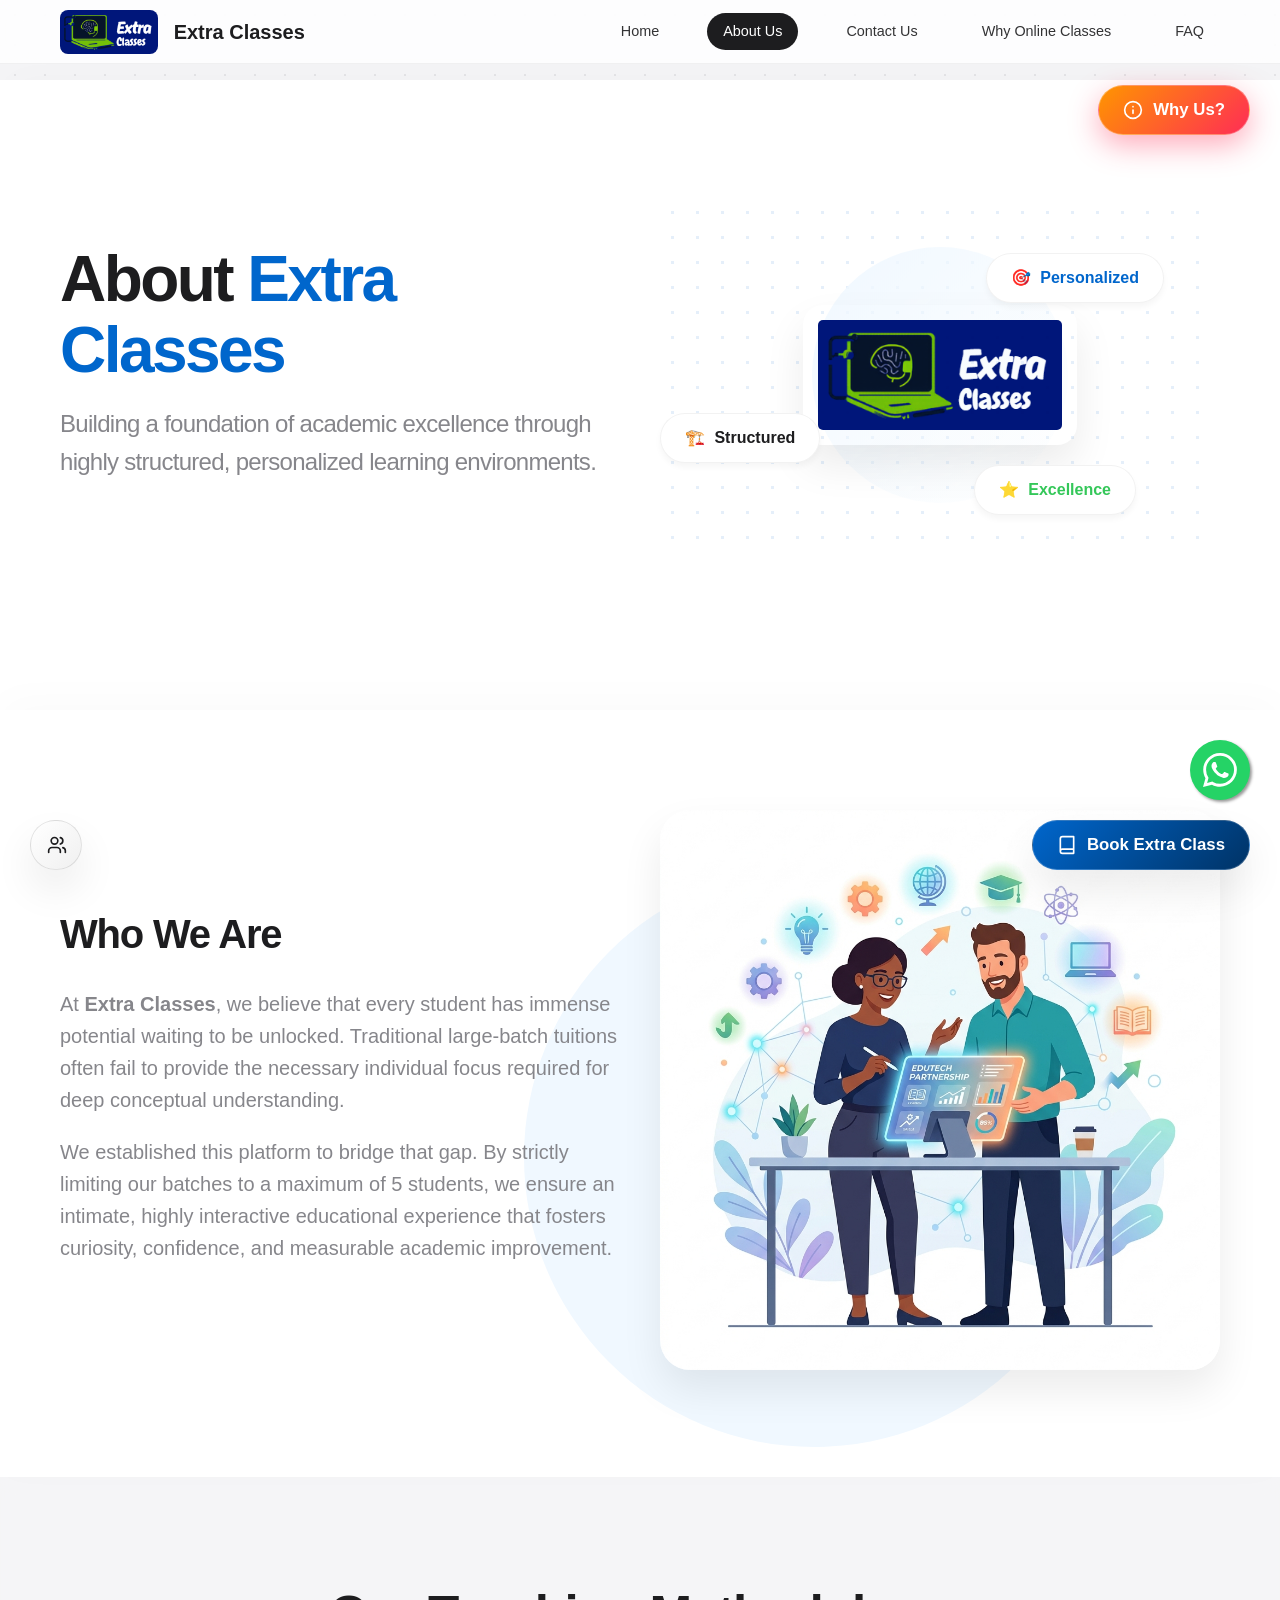
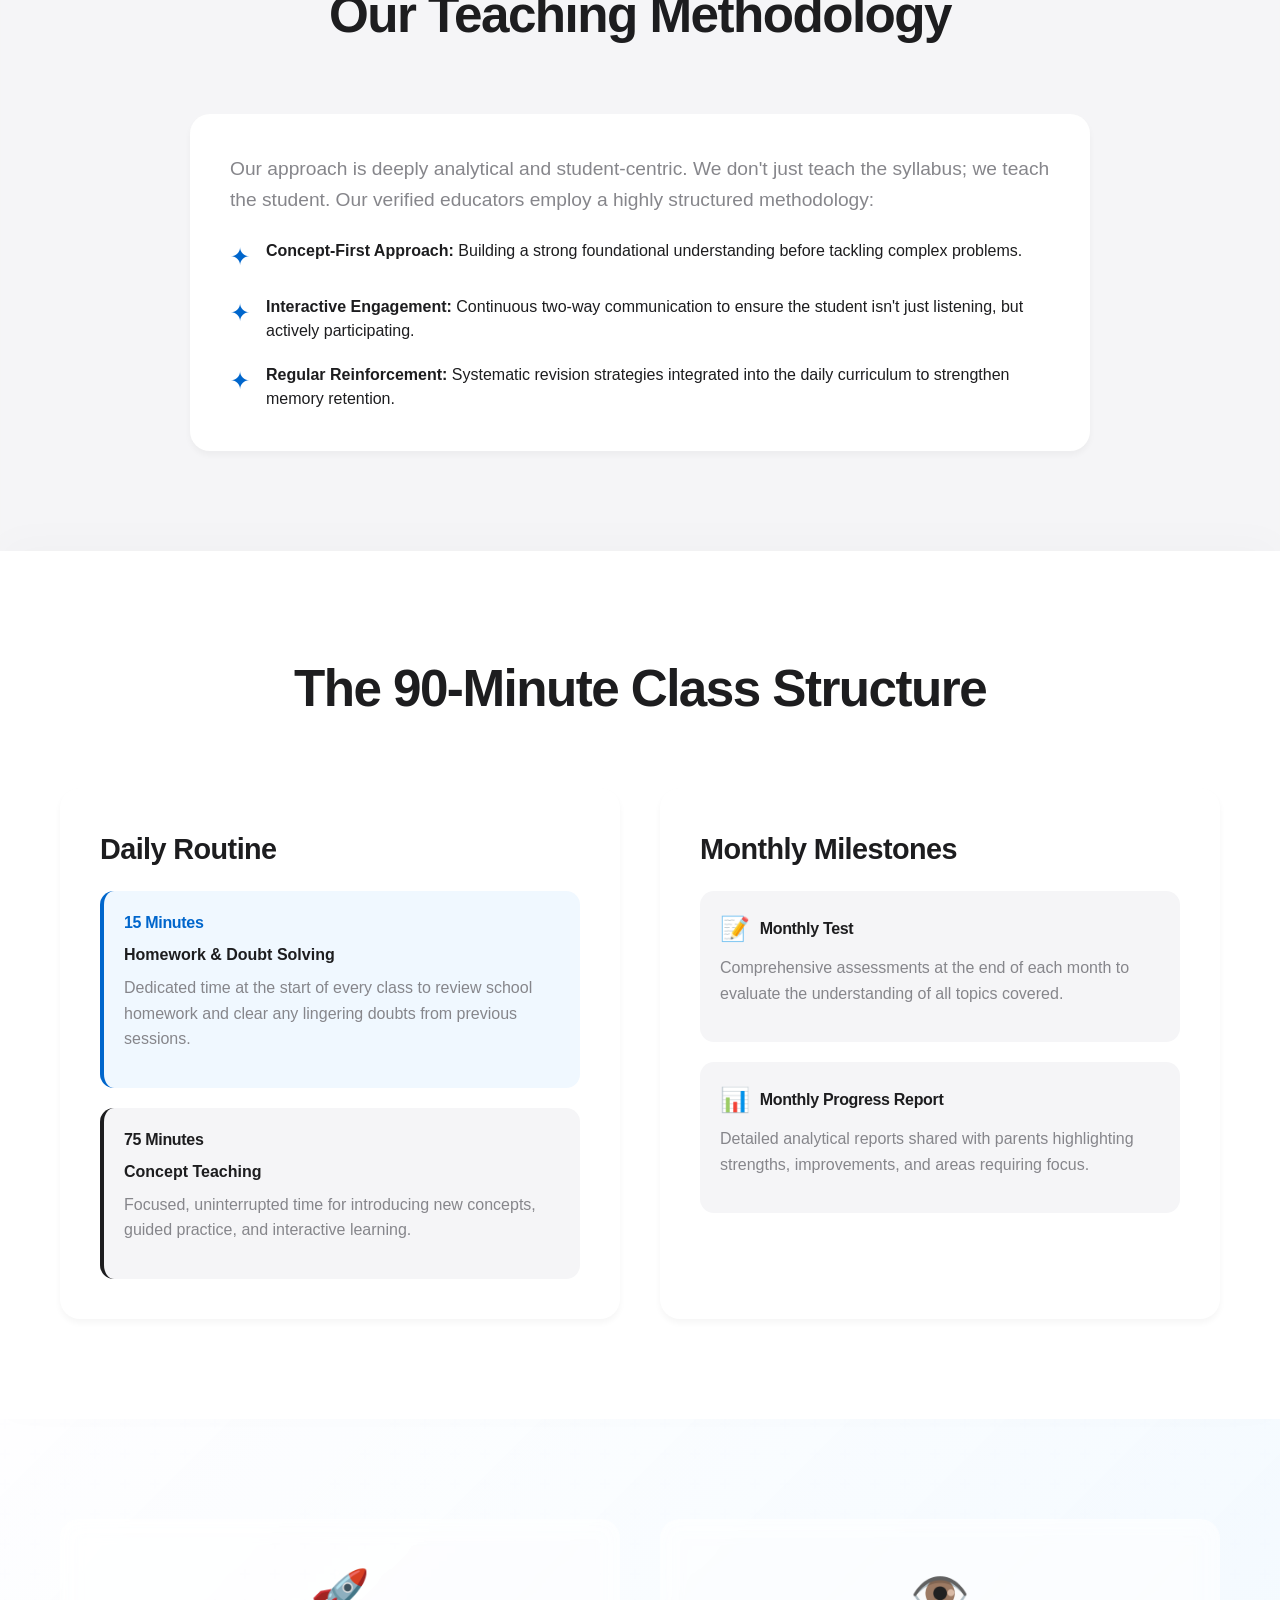
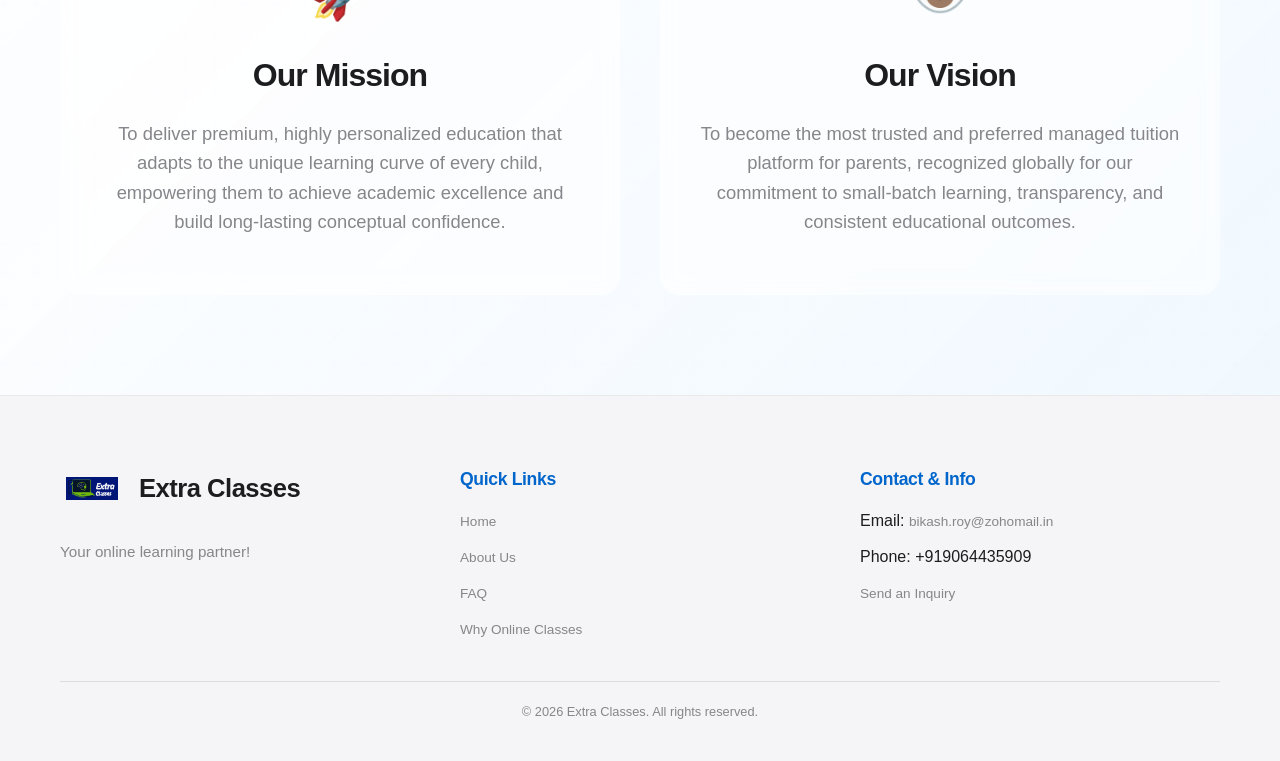
==== about.html @ 1c262165 "Initial commit命中" ====
<!DOCTYPE html>
<html lang="en">
<head>
  <meta charset="UTF-8">
  <meta name="viewport" content="width=device-width, initial-scale=1.0">
  <meta name="description" content="Learn about Extra Classes, our teaching methodology, detailed class structure, mission, and vision for providing premium small batch tuition.">
  <title>About Us | Extra Classes</title>
  <link rel="stylesheet" href="styles.css">
  <script src="components.js" defer></script>
</head>
<body>
  <!-- Header Padding -->
  <div style="padding-top: 80px;"></div>

  <!-- Hero / Introduction -->
  <section class="section section-light pb-0" style="padding-top: 120px;">
    <div class="container fade-in-section">
      <div class="grid-2" style="align-items: center; gap: 40px; margin-bottom: 60px;">
        
        <div style="text-align: left;">
          <h1 class="display-1" style="margin-bottom: 20px;">About <span style="color: var(--color-accent-blue);">Extra Classes</span></h1>
          <p class="display-2" style="font-size: 1.5rem; color: var(--color-dark-grey); font-weight: 400; line-height: 1.6;">
            Building a foundation of academic excellence through highly structured, personalized learning environments.
          </p>
        </div>

        <div style="text-align: center; position: relative; min-height: 350px; display: flex; align-items: center; justify-content: center;">
          <!-- SVG Background Pattern -->
          <div style="position: absolute; width: 100%; height: 100%; top: 0; left: 0; background-image: radial-gradient(var(--color-accent-blue) 1.5px, transparent 1.5px); background-size: 25px 25px; opacity: 0.1; z-index: 0; border-radius: var(--border-radius-xl);"></div>
          
          <!-- Central Glow & Logo -->
          <div style="position: absolute; width: 16rem; height: 16rem; background: linear-gradient(135deg, var(--color-light-blue), transparent); border-radius: 50%; z-index: 1;"></div>
          <img src="images/extraclasses_logo.png" alt="Extra Classes Core Vision" style="position: relative; z-index: 2; height: 140px; border-radius: 20px; mix-blend-mode: multiply; background: white; padding: 15px; box-shadow: var(--shadow-lg);">
          
          <!-- Dynamic Floating Infographic Nodes -->
          <div style="position: absolute; top: 15%; right: 10%; background: white; padding: 12px 24px; border-radius: 30px; box-shadow: var(--shadow-sm); z-index: 3; font-weight: bold; color: var(--color-accent-blue); animation: float-in 1s ease-out forwards; animation-delay: 0.2s; opacity: 0; border: 1px solid rgba(0,0,0,0.05);"><span style="margin-right: 5px;">🎯</span> Personalized</div>
          
          <div style="position: absolute; bottom: 25%; left: 0%; background: white; padding: 12px 24px; border-radius: 30px; box-shadow: var(--shadow-sm); z-index: 3; font-weight: bold; color: var(--color-dark-blue); animation: float-in 1s ease-out forwards; animation-delay: 0.4s; opacity: 0; border: 1px solid rgba(0,0,0,0.05);"><span style="margin-right: 5px;">🏗️</span> Structured</div>
          
          <div style="position: absolute; bottom: 10%; right: 15%; background: white; padding: 12px 24px; border-radius: 30px; box-shadow: var(--shadow-sm); z-index: 3; font-weight: bold; color: #34c759; animation: float-in 1s ease-out forwards; animation-delay: 0.6s; opacity: 0; border: 1px solid rgba(0,0,0,0.05);"><span style="margin-right: 5px;">⭐</span> Excellence</div>
        </div>

      </div>
    </div>
  </section>

  <!-- About Content -->
  <section class="section section-light">
    <div class="container">
      <div class="grid-2 fade-in-section" style="align-items: center;">
        <div>
          <h2 class="display-2" style="font-size: 2.5rem; margin-bottom: 24px;">Who We Are</h2>
          <p style="font-size: 1.25rem;">
            At <strong>Extra Classes</strong>, we believe that every student has immense potential waiting to be unlocked. Traditional large-batch tuitions often fail to provide the necessary individual focus required for deep conceptual understanding.
          </p>
          <p style="font-size: 1.25rem;">
            We established this platform to bridge that gap. By strictly limiting our batches to a maximum of 5 students, we ensure an intimate, highly interactive educational experience that fosters curiosity, confidence, and measurable academic improvement.
          </p>
        </div>
        <div style="text-align: center;">
          <div style="position: absolute; top: 10%; right: 10%; width: 50%; padding-bottom: 50%; background: var(--color-light-blue); border-radius: 50%; z-index: -1;"></div>
          <img src="images/about_team.png" alt="Educational Trust and Partnership" style="max-width: 100%; border-radius: var(--border-radius-xl); box-shadow: var(--shadow-lg);">
        </div>
      </div>
    </div>
  </section>

  <!-- Teaching Methodology -->
  <section class="section section-soft fade-in-section">
    <div class="container">
      <h2 class="display-2 text-center" style="margin-bottom: 60px;">Our Teaching Methodology</h2>
      <div class="card" style="max-width: 900px; margin: 0 auto;">
        <p style="font-size: 1.2rem; margin-bottom: 24px;">Our approach is deeply analytical and student-centric. We don't just teach the syllabus; we teach the student. Our verified educators employ a highly structured methodology:</p>
        <ul style="list-style-type: none; display: flex; flex-direction: column; gap: 20px;">
          <li style="display: flex; gap: 16px; align-items: flex-start;">
            <span style="font-size: 1.5rem; color: var(--color-accent-blue);">✦</span>
            <div><strong>Concept-First Approach:</strong> Building a strong foundational understanding before tackling complex problems.</div>
          </li>
          <li style="display: flex; gap: 16px; align-items: flex-start;">
            <span style="font-size: 1.5rem; color: var(--color-accent-blue);">✦</span>
            <div><strong>Interactive Engagement:</strong> Continuous two-way communication to ensure the student isn't just listening, but actively participating.</div>
          </li>
          <li style="display: flex; gap: 16px; align-items: flex-start;">
            <span style="font-size: 1.5rem; color: var(--color-accent-blue);">✦</span>
            <div><strong>Regular Reinforcement:</strong> Systematic revision strategies integrated into the daily curriculum to strengthen memory retention.</div>
          </li>
        </ul>
      </div>
    </div>
  </section>

  <!-- Class Structure -->
  <section class="section section-light fade-in-section">
    <div class="container">
      <h2 class="display-2 text-center" style="margin-bottom: 60px;">The 90-Minute Class Structure</h2>
      
      <div class="grid-2">
        <!-- Daily Structure -->
        <div class="card">
          <h3 style="font-size: 1.8rem; margin-bottom: 20px; color: var(--color-dark-blue);">Daily Routine</h3>
          <div style="display: flex; flex-direction: column; gap: 20px;">
            <div style="background: var(--color-light-blue); padding: 20px; border-radius: var(--border-radius-md); border-left: 4px solid var(--color-accent-blue);">
              <h4 style="color: var(--color-accent-blue); margin-bottom: 8px;">15 Minutes</h4>
              <strong>Homework & Doubt Solving</strong>
              <p style="margin-top: 8px; font-size: 1rem;">Dedicated time at the start of every class to review school homework and clear any lingering doubts from previous sessions.</p>
            </div>
            <div style="background: var(--color-soft-grey); padding: 20px; border-radius: var(--border-radius-md); border-left: 4px solid var(--color-dark-blue);">
              <h4 style="color: var(--color-dark-blue); margin-bottom: 8px;">75 Minutes</h4>
              <strong>Concept Teaching</strong>
              <p style="margin-top: 8px; font-size: 1rem;">Focused, uninterrupted time for introducing new concepts, guided practice, and interactive learning.</p>
            </div>
          </div>
        </div>
        
        <!-- Monthly Structure -->
        <div class="card">
          <h3 style="font-size: 1.8rem; margin-bottom: 20px; color: var(--color-dark-blue);">Monthly Milestones</h3>
          <div style="display: flex; flex-direction: column; gap: 20px;">
            <div style="background: var(--color-soft-grey); padding: 20px; border-radius: var(--border-radius-md);">
              <h4 style="display: flex; align-items: center; gap: 10px;"><span style="font-size: 1.5rem;">📝</span> Monthly Test</h4>
              <p style="margin-top: 8px; font-size: 1rem;">Comprehensive assessments at the end of each month to evaluate the understanding of all topics covered.</p>
            </div>
            <div style="background: var(--color-soft-grey); padding: 20px; border-radius: var(--border-radius-md);">
              <h4 style="display: flex; align-items: center; gap: 10px;"><span style="font-size: 1.5rem;">📊</span> Monthly Progress Report</h4>
              <p style="margin-top: 8px; font-size: 1rem;">Detailed analytical reports shared with parents highlighting strengths, improvements, and areas requiring focus.</p>
            </div>
          </div>
        </div>
      </div>
    </div>
  </section>

  <!-- Mission & Vision -->
  <section class="section section-gradient fade-in-section">
    <div class="container">
      <div class="grid-2">
        <div style="text-align: center; padding: 40px; background: rgba(255,255,255,0.6); border-radius: var(--border-radius-lg); backdrop-filter: blur(10px);">
          <div style="font-size: 3rem; margin-bottom: 20px;">🚀</div>
          <h2 class="display-2" style="font-size: 2rem; margin-bottom: 20px;">Our Mission</h2>
          <p style="font-size: 1.15rem;">
            To deliver premium, highly personalized education that adapts to the unique learning curve of every child, empowering them to achieve academic excellence and build long-lasting conceptual confidence.
          </p>
        </div>
        <div style="text-align: center; padding: 40px; background: rgba(255,255,255,0.6); border-radius: var(--border-radius-lg); backdrop-filter: blur(10px);">
          <div style="font-size: 3rem; margin-bottom: 20px;">👁️</div>
          <h2 class="display-2" style="font-size: 2rem; margin-bottom: 20px;">Our Vision</h2>
          <p style="font-size: 1.15rem;">
            To become the most trusted and preferred managed tuition platform for parents, recognized globally for our commitment to small-batch learning, transparency, and consistent educational outcomes.
          </p>
        </div>
      </div>
    </div>
  </section>
</body>
</html>
---- styles.css ----
:root {
  /* Apple-inspired color palette */
  --color-white: #ffffff;
  --color-light-blue: #f0f8ff;
  --color-soft-grey: #f5f5f7;
  --color-dark-grey: #86868b;
  --color-dark-blue: #1d1d1f;
  --color-accent-blue: #0066cc;
  --color-accent-blue-hover: #0055b3;
  
  --font-family-primary: -apple-system, BlinkMacSystemFont, "Segoe UI", Roboto, Helvetica, Arial, sans-serif;
  
  --border-radius-sm: 8px;
  --border-radius-md: 14px;
  --border-radius-lg: 20px;
  --border-radius-xl: 30px;
  
  --shadow-sm: 0 4px 6px rgba(0, 0, 0, 0.04);
  --shadow-md: 0 10px 20px rgba(0, 0, 0, 0.06);
  --shadow-lg: 0 20px 40px rgba(0, 0, 0, 0.08);

  --transition-fast: 0.2s ease;
  --transition-smooth: 0.4s cubic-bezier(0.16, 1, 0.3, 1);
}

* {
  margin: 0;
  padding: 0;
  box-sizing: border-box;
}

body {
  font-family: var(--font-family-primary);
  background-color: var(--color-soft-grey);
  /* Tech-inspired dot grid background */
  background-image: radial-gradient(rgba(134, 134, 139, 0.15) 1px, transparent 1px);
  background-size: 30px 30px;
  background-attachment: fixed;
  color: var(--color-dark-blue);
  line-height: 1.5;
  -webkit-font-smoothing: antialiased;
  -moz-osx-font-smoothing: grayscale;
}

h1, h2, h3, h4, h5, h6 {
  font-weight: 600;
  letter-spacing: -0.02em;
  margin-bottom: 0.5em;
}

p {
  color: var(--color-dark-grey);
  margin-bottom: 1em;
  font-size: 1.125rem;
  line-height: 1.6;
}

a {
  color: var(--color-accent-blue);
  text-decoration: none;
  transition: color var(--transition-fast);
}

a:hover {
  color: var(--color-accent-blue-hover);
}

ul {
  list-style: none;
}

/* Layout */
.container {
  width: 100%;
  max-width: 1200px;
  margin: 0 auto;
  padding: 0 20px;
}

.section {
  padding: 100px 0;
}

.section-light {
  background-color: var(--color-white);
  box-shadow: 0 -10px 40px rgba(0,0,0,0.02);
  position: relative;
  z-index: 2;
}

.section-soft {
  background-color: rgba(245, 245, 247, 0.9);
  backdrop-filter: blur(10px);
}

.section-gradient {
  background: linear-gradient(135deg, rgba(255,255,255,0.9) 0%, rgba(240,248,255,0.95) 100%),
              url("data:image/svg+xml,%3Csvg width='60' height='60' viewBox='0 0 60 60' xmlns='http://www.w3.org/2000/svg'%3E%3Cg fill='none' fill-rule='evenodd'%3E%3Cg fill='%230066cc' fill-opacity='0.05'%3E%3Cpath d='M36 34v-4h-2v4h-4v2h4v4h2v-4h4v-2h-4zm0-30V0h-2v4h-4v2h4v4h2V6h4V4h-4zM6 34v-4H4v4H0v2h4v4h2v-4h4v-2H6zM6 4V0H4v4H0v2h4v4h2V6h4V4H6z'/%3E%3C/g%3E%3C/g%3E%3C/svg%3E");
  background-attachment: fixed;
}

.text-center {
  text-align: center;
}

/* Typography Enhancements */
.display-1 {
  font-size: clamp(3rem, 5vw, 4.5rem);
  font-weight: 700;
  letter-spacing: -0.04em;
  line-height: 1.1;
  margin-bottom: 24px;
}

.display-2 {
  font-size: clamp(2rem, 4vw, 3.5rem);
  font-weight: 700;
  letter-spacing: -0.03em;
}

/* Buttons */
.btn {
  display: inline-flex;
  align-items: center;
  justify-content: center;
  padding: 14px 28px;
  border-radius: var(--border-radius-xl);
  font-size: 1rem;
  font-weight: 500;
  text-align: center;
  cursor: pointer;
  border: none;
  transition: all var(--transition-fast);
  text-decoration: none;
}

.btn-primary {
  background-color: var(--color-accent-blue);
  color: var(--color-white);
}

.btn-primary:hover {
  background-color: var(--color-accent-blue-hover);
  color: var(--color-white);
  transform: scale(1.02);
}

.btn-secondary {
  background-color: rgba(0, 0, 0, 0.05);
  color: var(--color-dark-blue);
}

.btn-secondary:hover {
  background-color: rgba(0, 0, 0, 0.08);
  color: var(--color-dark-blue);
}

/* Navbar */
.navbar {
  position: fixed;
  top: 0;
  left: 0;
  right: 0;
  height: 64px;
  background-color: rgba(255, 255, 255, 0.8);
  backdrop-filter: saturate(180%) blur(20px);
  -webkit-backdrop-filter: saturate(180%) blur(20px);
  border-bottom: 1px solid rgba(0, 0, 0, 0.05);
  display: flex;
  align-items: center;
  z-index: 1000;
  transition: background-color var(--transition-fast);
}

.navbar .container {
  display: flex;
  justify-content: space-between;
  align-items: center;
}

.navbar-brand {
  font-size: 1.25rem;
  font-weight: 600;
  color: var(--color-dark-blue);
  display: flex;
  align-items: center;
  gap: 8px;
}

.navbar-nav {
  display: flex;
  gap: 32px;
}

.nav-link {
  font-size: 0.9rem;
  color: var(--color-dark-blue);
  opacity: 0.9;
  text-decoration: none;
  font-weight: 500;
  padding: 8px 16px;
  border-radius: 20px;
  transition: all var(--transition-fast);
}

.nav-link:hover, .nav-link.active {
  background-color: var(--color-dark-blue);
  color: var(--color-white);
  opacity: 1;
}

.mobile-menu-btn {
  display: none;
  background: none;
  border: none;
  font-size: 1.5rem;
  cursor: pointer;
}

/* Footer */
.footer {
  background-color: var(--color-soft-grey);
  padding: 60px 0 40px;
  border-top: 1px solid rgba(0, 0, 0, 0.05);
}

.footer-grid {
  display: grid;
  grid-template-columns: repeat(auto-fit, minmax(200px, 1fr));
  gap: 40px;
  margin-bottom: 40px;
}

.footer-col h4 {
  font-size: 0.9rem;
  font-weight: 600;
  margin-bottom: 16px;
}

.footer-col ul {
  display: flex;
  flex-direction: column;
  gap: 12px;
}

.footer-col a {
  color: var(--color-dark-grey);
  font-size: 0.85rem;
}

.footer-col a:hover {
  color: var(--color-dark-blue);
}

.footer-bottom {
  text-align: center;
  padding-top: 20px;
  border-top: 1px solid rgba(0, 0, 0, 0.1);
  color: var(--color-dark-grey);
  font-size: 0.8rem;
}

/* Animations using Intersection Observer */
.fade-in-section {
  opacity: 0;
  transform: translateY(20px);
  transition: opacity 0.8s ease-out, transform 0.8s ease-out;
  will-change: opacity, transform;
}

.fade-in-section.is-visible {
  opacity: 1;
  transform: none;
}

/* Floating Buttons */
@keyframes reflective-sweep {
  0% { transform: translateX(-100%) skewX(-15deg); }
  50%, 100% { transform: translateX(200%) skewX(-15deg); }
}

.floating-btn {
  position: fixed;
  z-index: 900;
  box-shadow: var(--shadow-lg);
  padding: 14px 24px;
  border-radius: var(--border-radius-xl);
  display: flex;
  align-items: center;
  gap: 10px;
  font-weight: 600;
  font-size: 1.05rem;
  transition: transform var(--transition-smooth), box-shadow var(--transition-fast);
  animation: float-in 0.8s ease-out forwards;
  opacity: 0;
  border: none;
  cursor: pointer;
  overflow: hidden;
}

.floating-btn.attractive-btn::before {
  content: '';
  position: absolute;
  top: 0;
  left: 0;
  bottom: 0;
  width: 50%;
  background: linear-gradient(to right, rgba(255,255,255,0) 0%, rgba(255,255,255,0.4) 50%, rgba(255,255,255,0) 100%);
  transform: skewX(-15deg) translateX(-100%);
  animation: reflective-sweep 3s infinite;
}

@keyframes float-in {
  from { opacity: 0; transform: translateY(20px); }
  to { opacity: 1; transform: translateY(0); }
}

.floating-btn:hover {
  transform: translateY(-5px) scale(1.02);
  box-shadow: 0 20px 40px rgba(0, 0, 0, 0.2);
}

.collapsible-btn {
  max-width: 52px;
  padding: 14px 16px;
  white-space: nowrap;
  transition: max-width 0.4s cubic-bezier(0.4, 0, 0.2, 1), padding 0.4s ease, transform 0.3s ease, box-shadow 0.3s ease;
}

.collapsible-btn .btn-text {
  opacity: 0;
  max-width: 0;
  overflow: hidden;
  transition: opacity 0.3s ease, max-width 0.4s ease;
}

.collapsible-btn:hover {
  max-width: 200px;
}

.collapsible-btn:hover .btn-text {
  opacity: 1;
  max-width: 100px;
}

.floating-btn-student {
  bottom: 30px;
  right: 30px;
  background: linear-gradient(135deg, var(--color-accent-blue), #003366);
  color: var(--color-white);
  border: 1px solid rgba(255,255,255,0.2);
}

.floating-btn-teacher {
  bottom: 30px;
  left: 30px;
  background: linear-gradient(135deg, #ffffff, #f0f0f0);
  color: var(--color-dark-blue);
  border: 1px solid rgba(0, 0, 0, 0.1);
}

.floating-btn-whyus {
  top: 85px;
  right: 30px;
  background: linear-gradient(135deg, #FF9500, #FF2D55);
  color: var(--color-white);
  border: 1px solid rgba(255,255,255,0.3);
  box-shadow: 0 10px 30px rgba(255, 45, 85, 0.4);
}

/* Modals */
.modal-overlay {
  position: fixed;
  top: 0;
  left: 0;
  right: 0;
  bottom: 0;
  background-color: rgba(0, 0, 0, 0.4);
  backdrop-filter: blur(5px);
  -webkit-backdrop-filter: blur(5px);
  z-index: 1050;
  display: flex;
  align-items: center;
  justify-content: center;
  opacity: 0;
  visibility: hidden;
  transition: opacity var(--transition-fast), visibility var(--transition-fast);
}

.modal-overlay.active {
  opacity: 1;
  visibility: visible;
}

.modal-content {
  background-color: var(--color-white);
  padding: 40px;
  border-radius: var(--border-radius-lg);
  width: 90%;
  max-width: 500px;
  box-shadow: var(--shadow-lg);
  transform: scale(0.95) translateY(20px);
  transition: transform var(--transition-smooth);
  position: relative;
  max-height: 90vh;
  overflow-y: auto;
}

.modal-overlay.active .modal-content {
  transform: scale(1) translateY(0);
}

.modal-close {
  position: absolute;
  top: 20px;
  right: 20px;
  background: none;
  border: none;
  font-size: 1.5rem;
  cursor: pointer;
  color: var(--color-dark-grey);
}

/* Forms */
.form-group {
  margin-bottom: 20px;
}

.form-label {
  display: block;
  font-size: 0.9rem;
  font-weight: 500;
  margin-bottom: 8px;
  color: var(--color-dark-blue);
}

.form-control {
  width: 100%;
  padding: 12px 16px;
  border: 1px solid rgba(0, 0, 0, 0.1);
  border-radius: var(--border-radius-md);
  font-size: 1rem;
  font-family: inherit;
  transition: border-color var(--transition-fast), box-shadow var(--transition-fast);
  background-color: var(--color-soft-grey);
}

.form-control:focus {
  outline: none;
  border-color: var(--color-accent-blue);
  background-color: var(--color-white);
  box-shadow: 0 0 0 3px rgba(0, 102, 204, 0.1);
}

textarea.form-control {
  resize: vertical;
  min-height: 100px;
}

/* Cards & Grid Systems */
.grid-2 {
  display: grid;
  grid-template-columns: repeat(2, 1fr);
  gap: 40px;
}

.grid-3 {
  display: grid;
  grid-template-columns: repeat(auto-fit, minmax(300px, 1fr));
  gap: 30px;
}

.card {
  background: var(--color-white);
  border-radius: var(--border-radius-lg);
  padding: 40px;
  box-shadow: var(--shadow-sm);
  transition: transform var(--transition-smooth), box-shadow var(--transition-smooth);
  height: 100%;
}

.card:hover {
  transform: translateY(-8px);
  box-shadow: var(--shadow-md);
}

.card-icon {
  font-size: 2.5rem;
  margin-bottom: 20px;
  color: var(--color-accent-blue);
}

/* Responsive */
@media (max-width: 768px) {
  .navbar-nav {
    display: none; /* simple mobile handling initially */
  }
  
  .mobile-menu-btn {
    display: block;
  }
  
  .grid-2 {
    grid-template-columns: 1fr;
  }
  
  .section {
    padding: 60px 0;
  }
  
  .floating-btn {
    bottom: 20px;
    padding: 10px 16px;
    font-size: 0.9rem;
  }
  
  .floating-btn-student {
    right: 20px;
  }

  .floating-btn-teacher {
    left: 20px;
  }
  
  .floating-btn-whyus {
    bottom: auto;
    right: 20px;
    top: 70px;
    padding: 8px 14px;
  }
  
  /* Mobile Menu specific override when active */
  .navbar-nav.active {
    display: flex;
    flex-direction: column;
    position: absolute;
    top: 64px;
    left: 0;
    right: 0;
    background-color: rgba(255, 255, 255, 0.95);
    backdrop-filter: blur(20px);
    padding: 20px;
    box-shadow: var(--shadow-md);
    gap: 20px;
    text-align: center;
  }
}

/* Accordion Styles (FAQ Page) */
.faq-accordion .accordion-item {
  background: var(--color-white);
  border-radius: var(--border-radius-md);
  margin-bottom: 16px;
  box-shadow: var(--shadow-sm);
  overflow: hidden;
  border: 1px solid rgba(0, 0, 0, 0.05);
  transition: box-shadow 0.3s ease;
}

.faq-accordion .accordion-item:hover {
  box-shadow: var(--shadow-md);
}

.faq-accordion .accordion-header {
  padding: 20px 24px;
  cursor: pointer;
  display: flex;
  justify-content: space-between;
  align-items: center;
  font-weight: 600;
  font-size: 1.15rem;
  color: var(--color-dark-blue);
  background: var(--color-white);
  transition: background var(--transition-fast), color var(--transition-fast);
}

.faq-accordion .accordion-header:hover {
  background: var(--color-soft-grey);
}

.faq-accordion .accordion-item.active .accordion-header {
  color: var(--color-accent-blue);
  background: var(--color-light-blue);
}

.faq-accordion .accordion-header svg {
  transition: transform 0.4s cubic-bezier(0.4, 0, 0.2, 1);
  color: var(--color-dark-grey);
}

.faq-accordion .accordion-item.active .accordion-header svg {
  transform: rotate(180deg);
  color: var(--color-accent-blue);
}

.faq-accordion .accordion-content {
  max-height: 0;
  overflow: hidden;
  transition: max-height 0.5s cubic-bezier(0.4, 0, 0.2, 1), padding 0.5s cubic-bezier(0.4, 0, 0.2, 1);
  background: var(--color-white);
}

.faq-accordion .accordion-item.active .accordion-content {
  padding: 0 24px 20px 24px;
  max-height: 800px;
}

/* Floating WhatsApp Button */
.whatsapp-float {
  position: fixed;
  width: 60px;
  height: 60px;
  bottom: 100px; /* Above the 'Book' floating buttons */
  right: 30px;
  background-color: #25d366;
  color: #FFF;
  border-radius: 50px;
  text-align: center;
  font-size: 30px;
  box-shadow: 2px 2px 3px #999;
  z-index: 950;
  display: flex;
  align-items: center;
  justify-content: center;
  transition: all 0.3s ease;
  text-decoration: none;
}

.whatsapp-float:hover {
  background-color: #128c7e;
  transform: scale(1.1);
  box-shadow: 2px 5px 15px rgba(0,0,0,0.3);
}

.whatsapp-float svg {
  width: 34px;
  height: 34px;
  fill: currentColor;
}

/* Checkbox Groups */
.checkbox-group {
  display: grid;
  grid-template-columns: repeat(auto-fill, minmax(130px, 1fr));
  gap: 12px;
  margin-top: 10px;
  padding: 15px;
  background-color: var(--color-soft-grey);
  border-radius: var(--border-radius-md);
  border: 1px solid rgba(0, 0, 0, 0.05);
}

.checkbox-item {
  display: flex;
  align-items: center;
  gap: 8px;
  cursor: pointer;
  font-size: 0.95rem;
  color: var(--color-dark-blue);
  user-select: none;
}

.checkbox-item input[type="checkbox"] {
  width: 18px;
  height: 18px;
  cursor: pointer;
  accent-color: var(--color-accent-blue);
}

/* Responsive adjustments */
@media (max-width: 768px) {
  .whatsapp-float {
    width: 50px;
    height: 50px;
    bottom: 90px;
    right: 20px;
    font-size: 25px;
  }
  
  .whatsapp-float svg {
    width: 28px;
    height: 28px;
  }
  
  .checkbox-group {
    grid-template-columns: 1fr 1fr;
  }
}
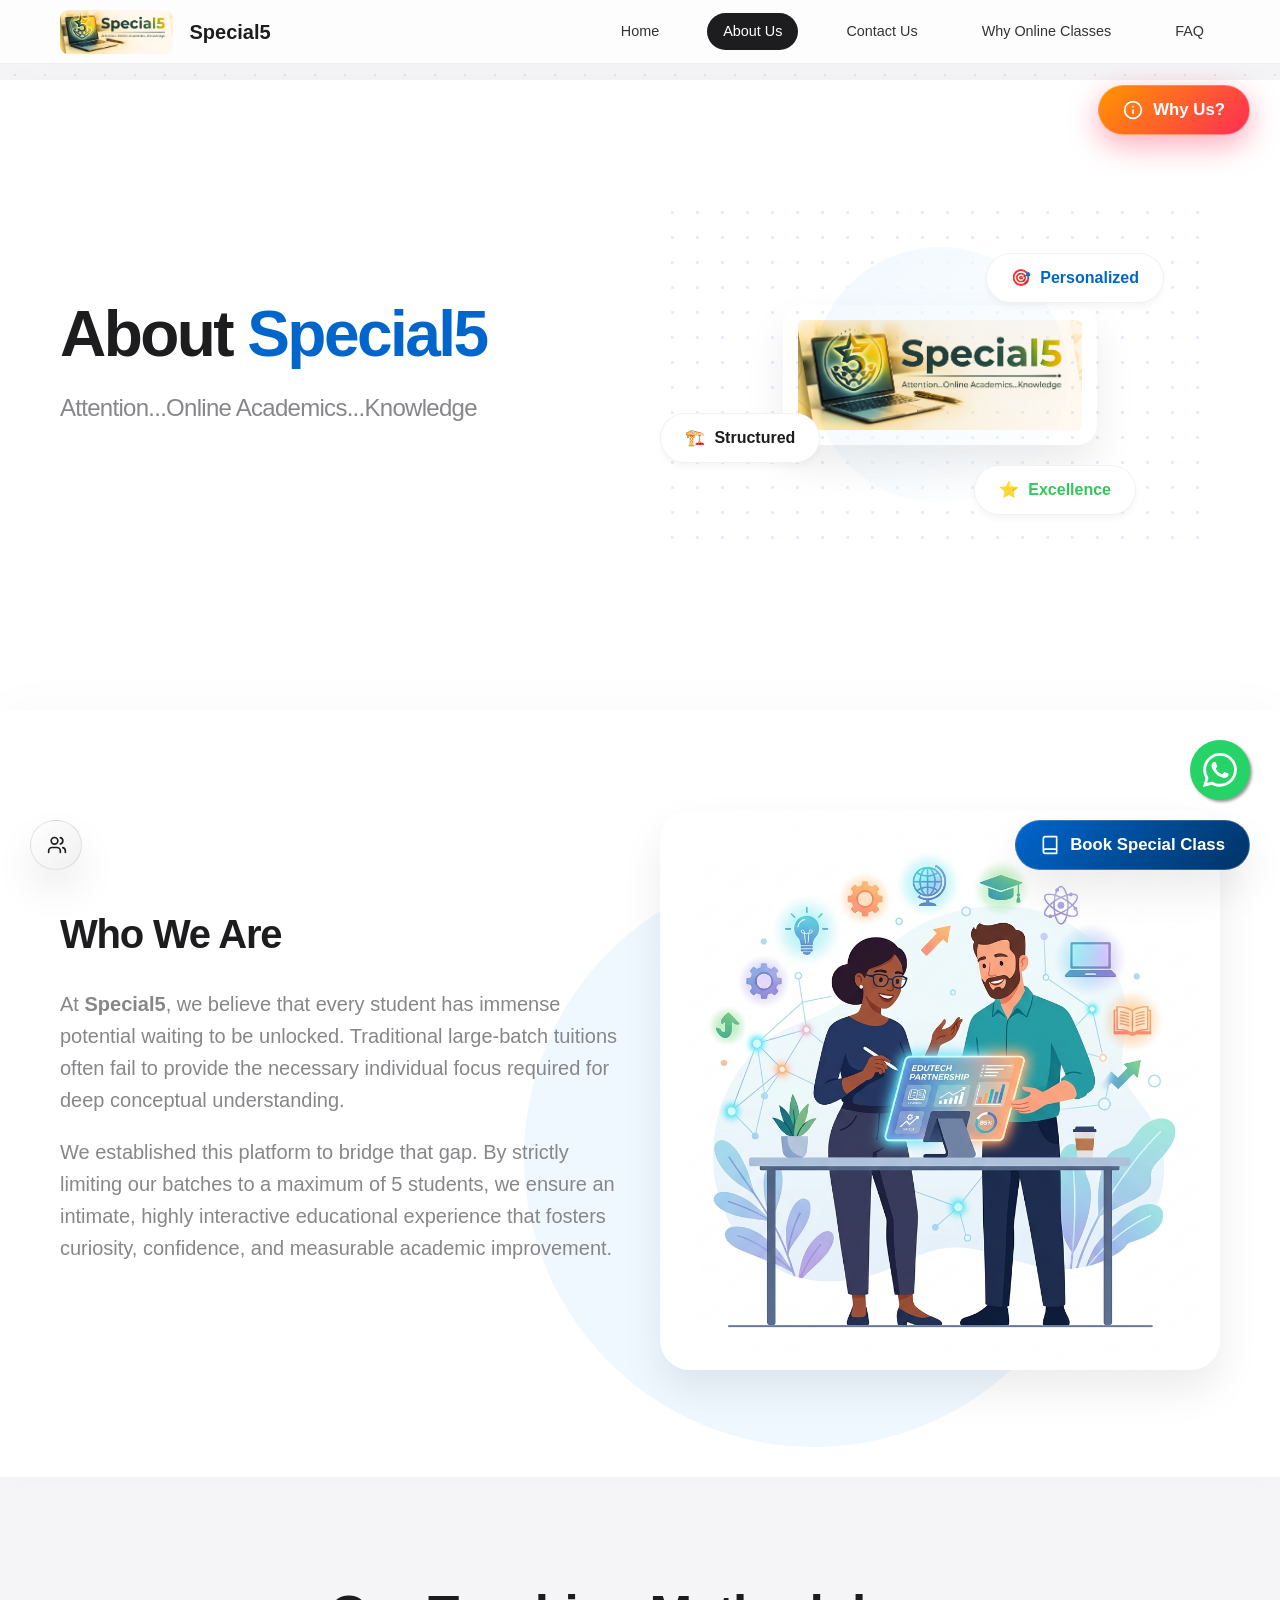
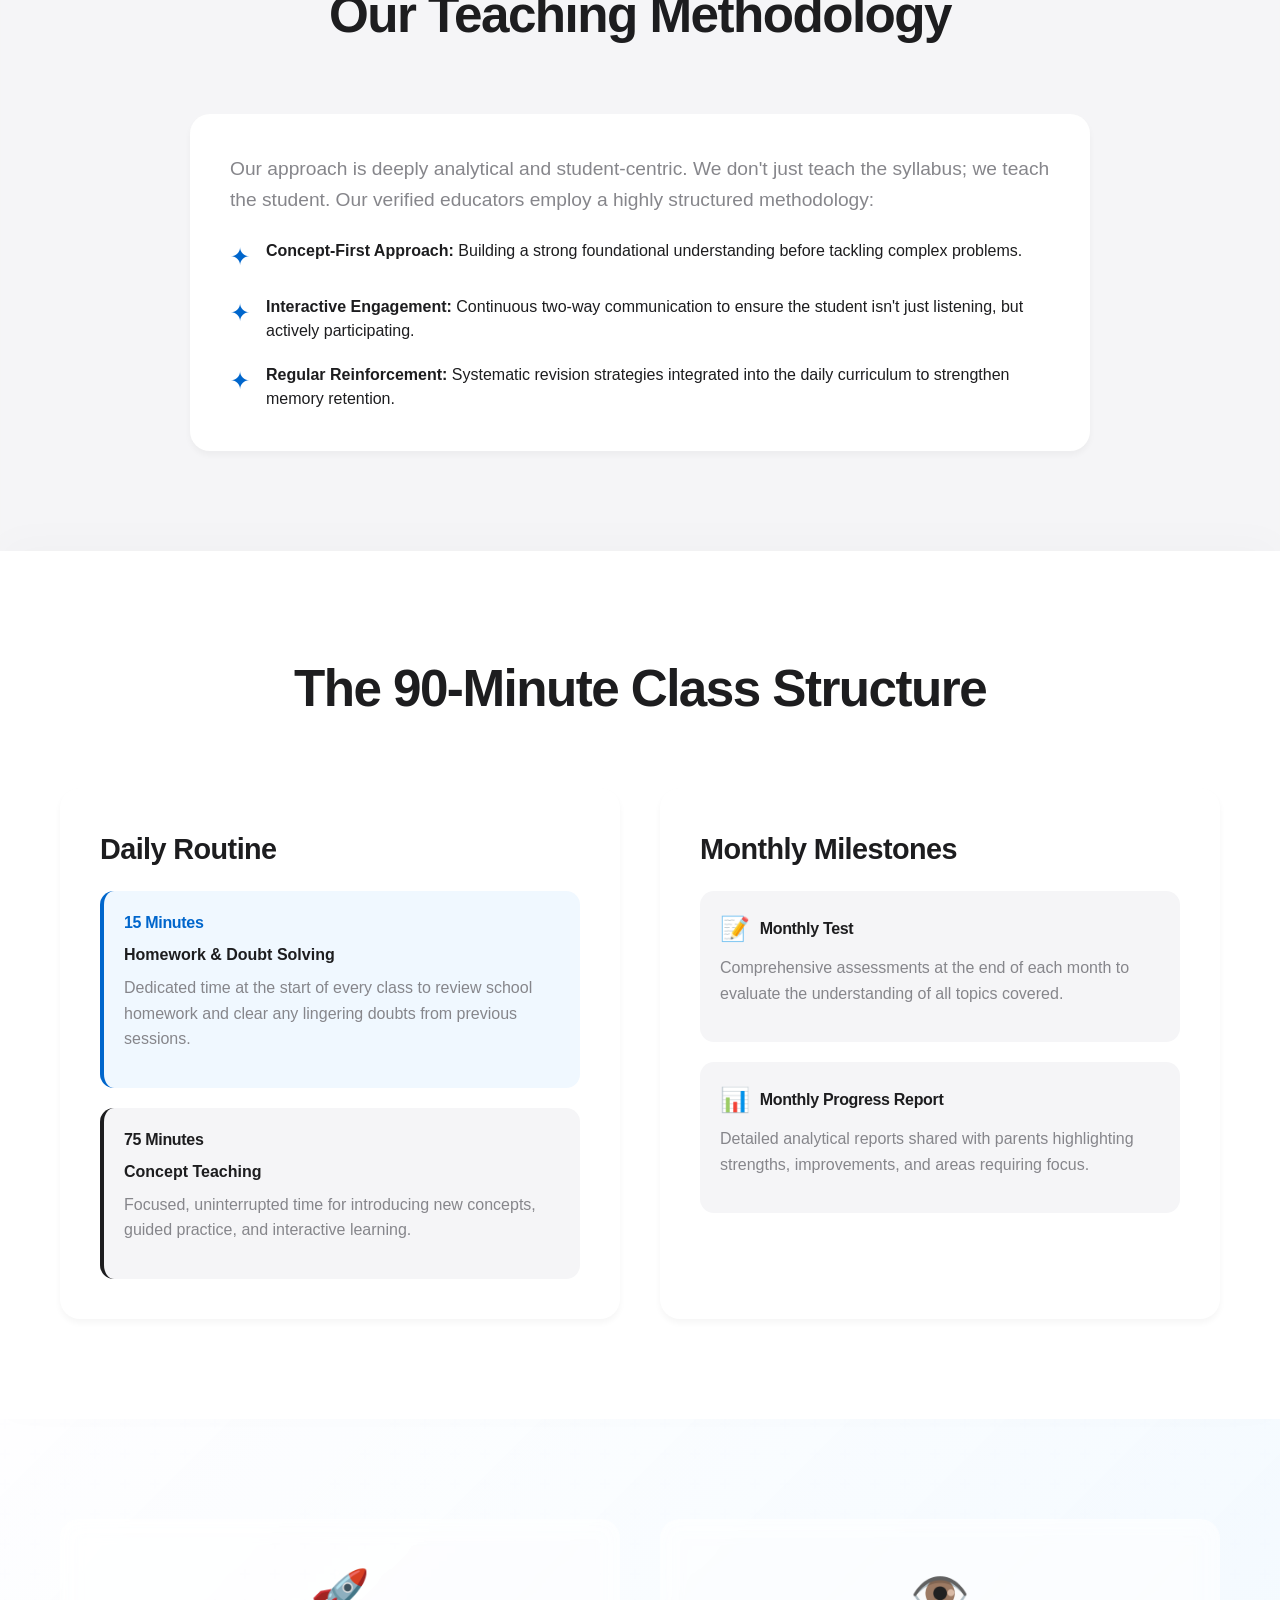
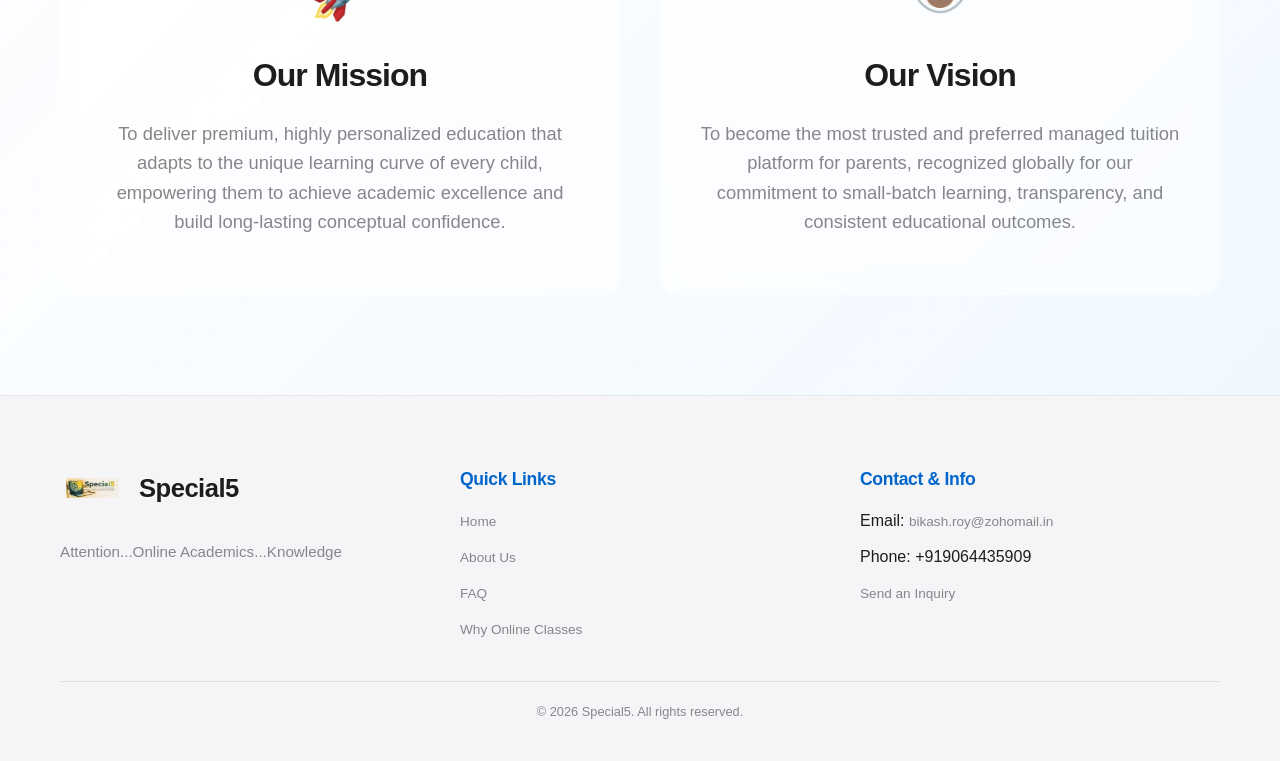
==== commit 0f3d6692: "Brand update: Extra Classes → Special5, updated logo and tagline" ====
--- a/about.html
+++ b/about.html
@@ -3,8 +3,8 @@
 <head>
   <meta charset="UTF-8">
   <meta name="viewport" content="width=device-width, initial-scale=1.0">
-  <meta name="description" content="Learn about Extra Classes, our teaching methodology, detailed class structure, mission, and vision for providing premium small batch tuition.">
-  <title>About Us | Extra Classes</title>
+  <meta name="description" content="Learn about Special5 - Online Tuition Classes, our teaching methodology, detailed class structure, mission, and vision for providing premium small batch tuition with Attention...Online Academics...Knowledge.">
+  <title>About Us | Special5 - Online Tuition Classes</title>
   <link rel="stylesheet" href="styles.css">
   <script src="components.js" defer></script>
 </head>
@@ -18,9 +18,9 @@
       <div class="grid-2" style="align-items: center; gap: 40px; margin-bottom: 60px;">
         
         <div style="text-align: left;">
-          <h1 class="display-1" style="margin-bottom: 20px;">About <span style="color: var(--color-accent-blue);">Extra Classes</span></h1>
+          <h1 class="display-1" style="margin-bottom: 20px;">About <span style="color: var(--color-accent-blue);">Special5</span></h1>
           <p class="display-2" style="font-size: 1.5rem; color: var(--color-dark-grey); font-weight: 400; line-height: 1.6;">
-            Building a foundation of academic excellence through highly structured, personalized learning environments.
+            Attention...Online Academics...Knowledge
           </p>
         </div>
 
@@ -30,7 +30,7 @@
           
           <!-- Central Glow & Logo -->
           <div style="position: absolute; width: 16rem; height: 16rem; background: linear-gradient(135deg, var(--color-light-blue), transparent); border-radius: 50%; z-index: 1;"></div>
-          <img src="images/extraclasses_logo.png" alt="Extra Classes Core Vision" style="position: relative; z-index: 2; height: 140px; border-radius: 20px; mix-blend-mode: multiply; background: white; padding: 15px; box-shadow: var(--shadow-lg);">
+          <img src="images/Special5-logo.png" alt="Special5 Core Vision" style="position: relative; z-index: 2; height: 140px; border-radius: 20px; mix-blend-mode: multiply; background: white; padding: 15px; box-shadow: var(--shadow-lg);">
           
           <!-- Dynamic Floating Infographic Nodes -->
           <div style="position: absolute; top: 15%; right: 10%; background: white; padding: 12px 24px; border-radius: 30px; box-shadow: var(--shadow-sm); z-index: 3; font-weight: bold; color: var(--color-accent-blue); animation: float-in 1s ease-out forwards; animation-delay: 0.2s; opacity: 0; border: 1px solid rgba(0,0,0,0.05);"><span style="margin-right: 5px;">🎯</span> Personalized</div>
@@ -51,7 +51,7 @@
         <div>
           <h2 class="display-2" style="font-size: 2.5rem; margin-bottom: 24px;">Who We Are</h2>
           <p style="font-size: 1.25rem;">
-            At <strong>Extra Classes</strong>, we believe that every student has immense potential waiting to be unlocked. Traditional large-batch tuitions often fail to provide the necessary individual focus required for deep conceptual understanding.
+            At <strong>Special5</strong>, we believe that every student has immense potential waiting to be unlocked. Traditional large-batch tuitions often fail to provide the necessary individual focus required for deep conceptual understanding.
           </p>
           <p style="font-size: 1.25rem;">
             We established this platform to bridge that gap. By strictly limiting our batches to a maximum of 5 students, we ensure an intimate, highly interactive educational experience that fosters curiosity, confidence, and measurable academic improvement.
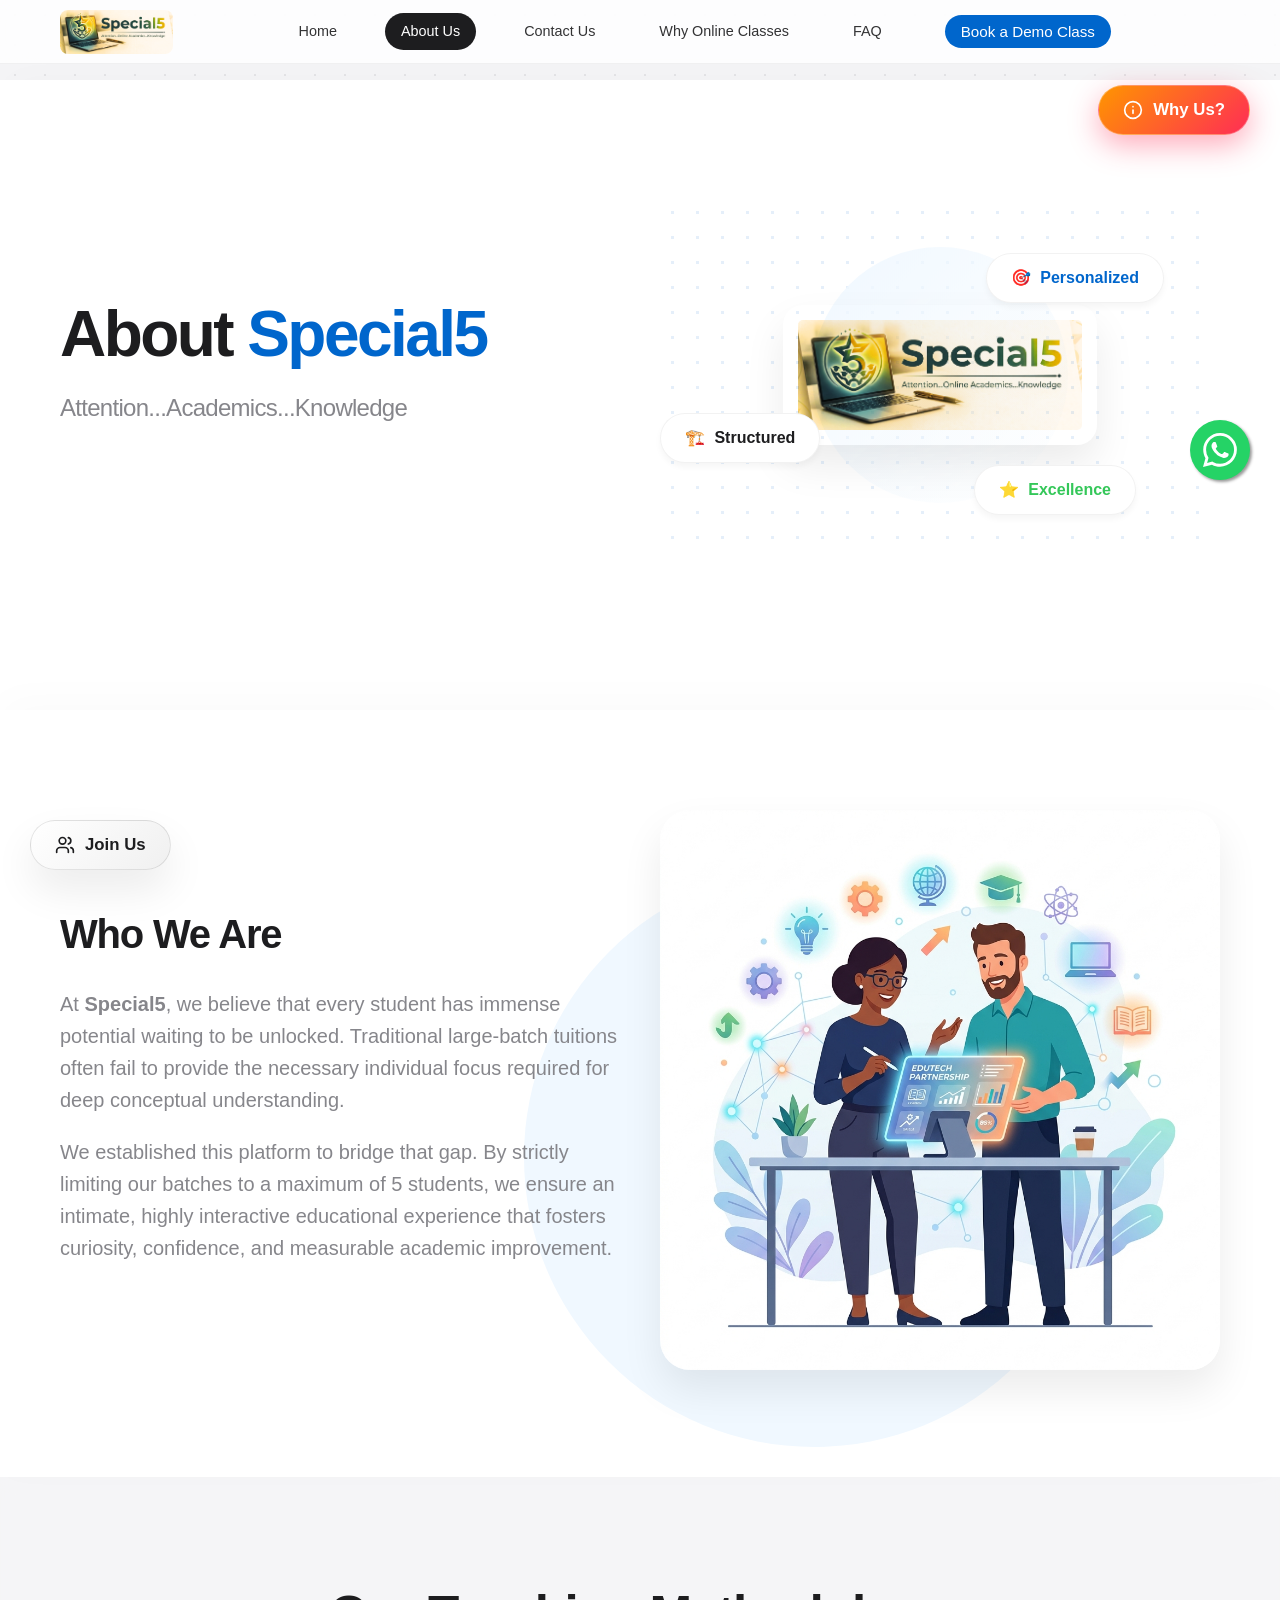
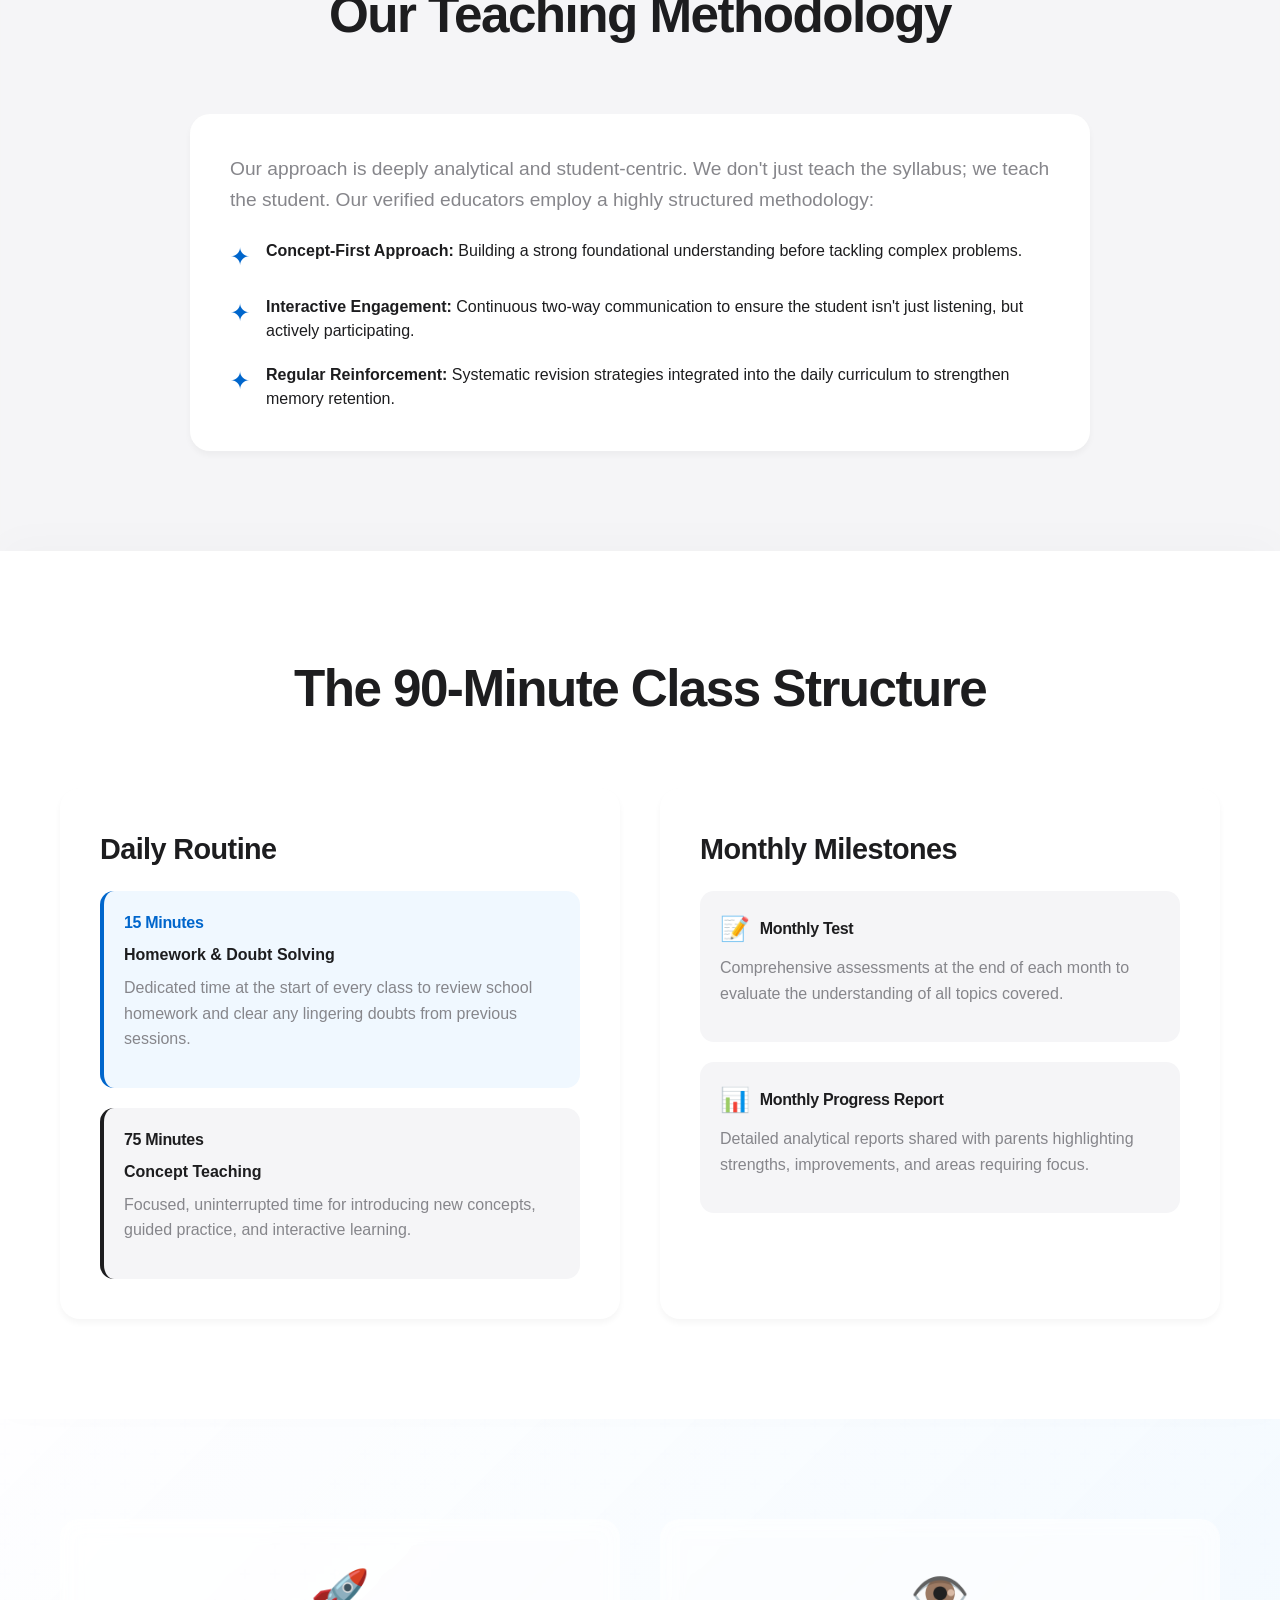
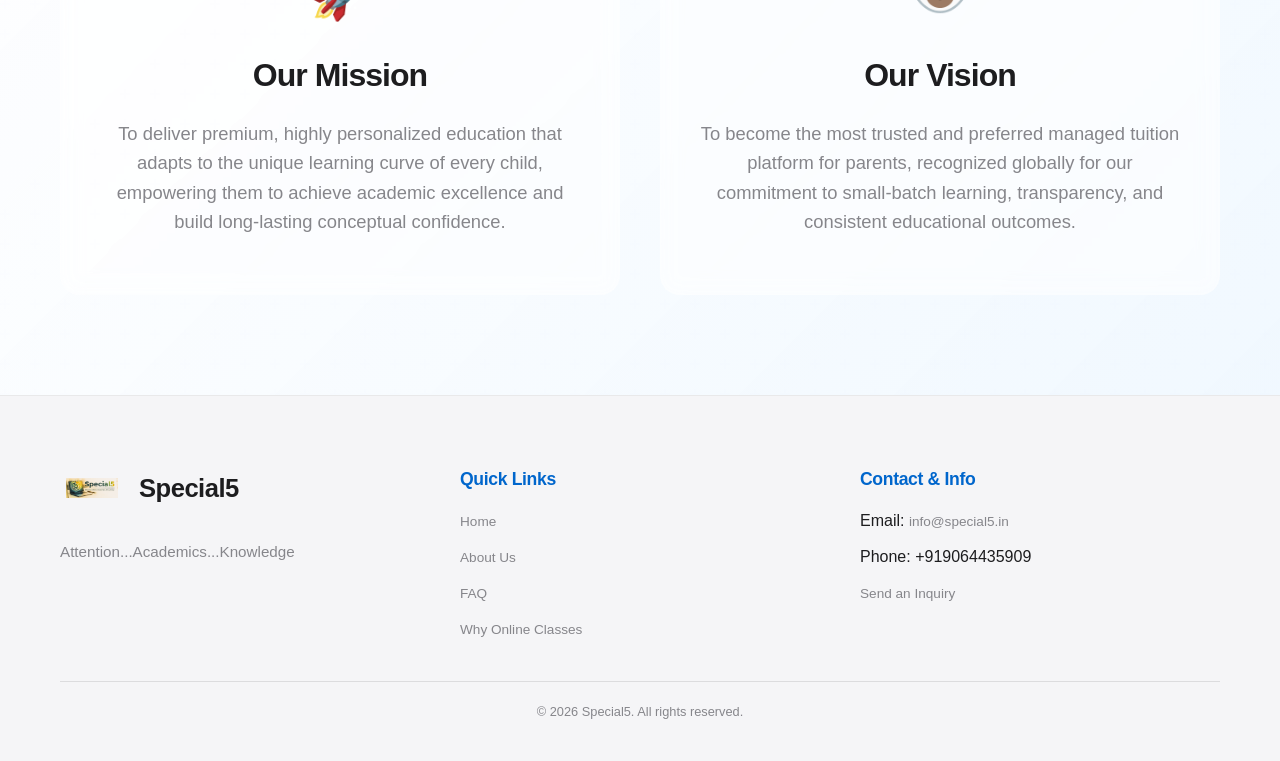
==== commit b70a551d: "chore: align theme with sssi.in reference, update emails and links" ====
--- a/about.html
+++ b/about.html
@@ -3,7 +3,7 @@
 <head>
   <meta charset="UTF-8">
   <meta name="viewport" content="width=device-width, initial-scale=1.0">
-  <meta name="description" content="Learn about Special5 - Online Tuition Classes, our teaching methodology, detailed class structure, mission, and vision for providing premium small batch tuition with Attention...Online Academics...Knowledge.">
+  <meta name="description" content="Learn about Special5 - Online Tuition Classes, our teaching methodology, detailed class structure, mission, and vision for providing premium small batch tuition with Attention...Academics...Knowledge.">
   <title>About Us | Special5 - Online Tuition Classes</title>
   <link rel="stylesheet" href="styles.css">
   <script src="components.js" defer></script>
@@ -20,7 +20,7 @@
         <div style="text-align: left;">
           <h1 class="display-1" style="margin-bottom: 20px;">About <span style="color: var(--color-accent-blue);">Special5</span></h1>
           <p class="display-2" style="font-size: 1.5rem; color: var(--color-dark-grey); font-weight: 400; line-height: 1.6;">
-            Attention...Online Academics...Knowledge
+            Attention...Academics...Knowledge
           </p>
         </div>
 
--- a/styles.css
+++ b/styles.css
@@ -190,6 +190,9 @@
 .navbar-nav {
   display: flex;
   gap: 32px;
+  flex-grow: 1;
+  justify-content: center;
+  align-items: center;
 }
 
 .nav-link {
@@ -610,7 +613,8 @@
   position: fixed;
   width: 60px;
   height: 60px;
-  bottom: 100px; /* Above the 'Book' floating buttons */
+  top: 50%;
+  transform: translateY(-50%);
   right: 30px;
   background-color: #25d366;
   color: #FFF;
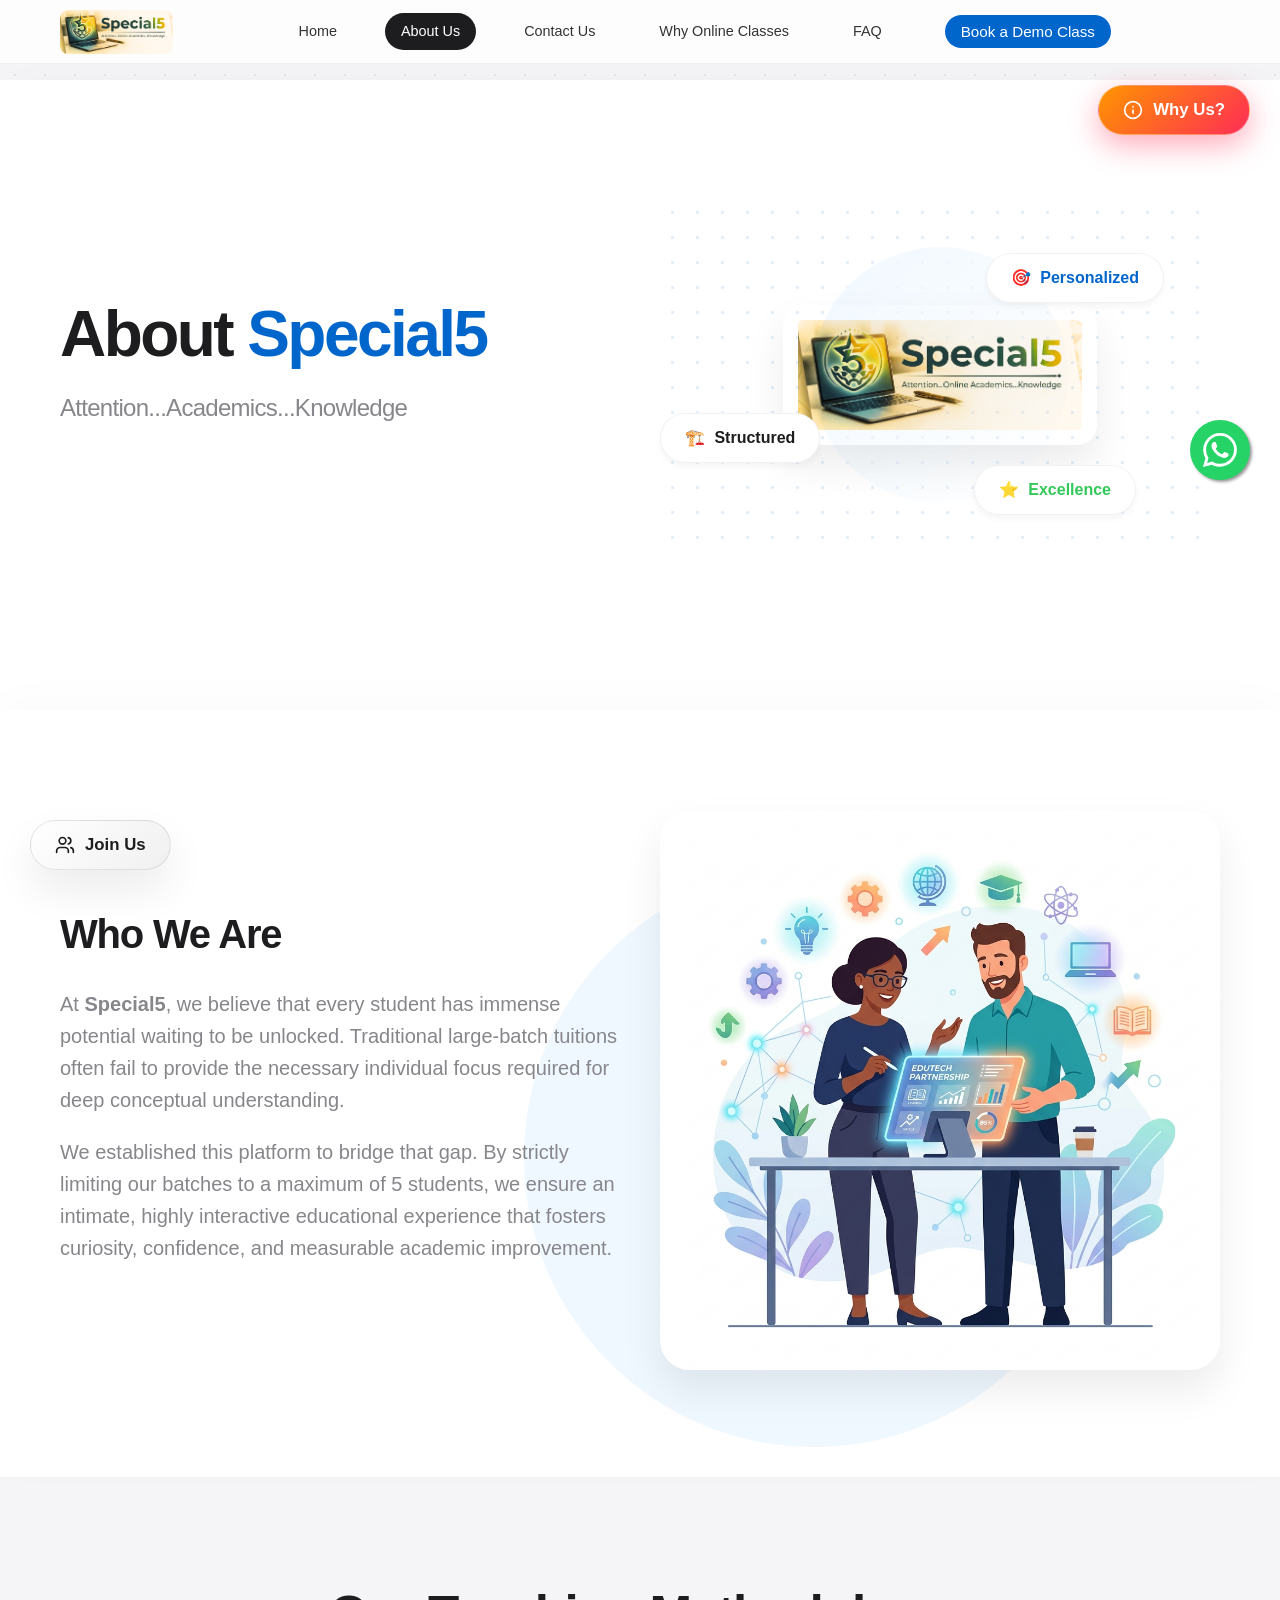
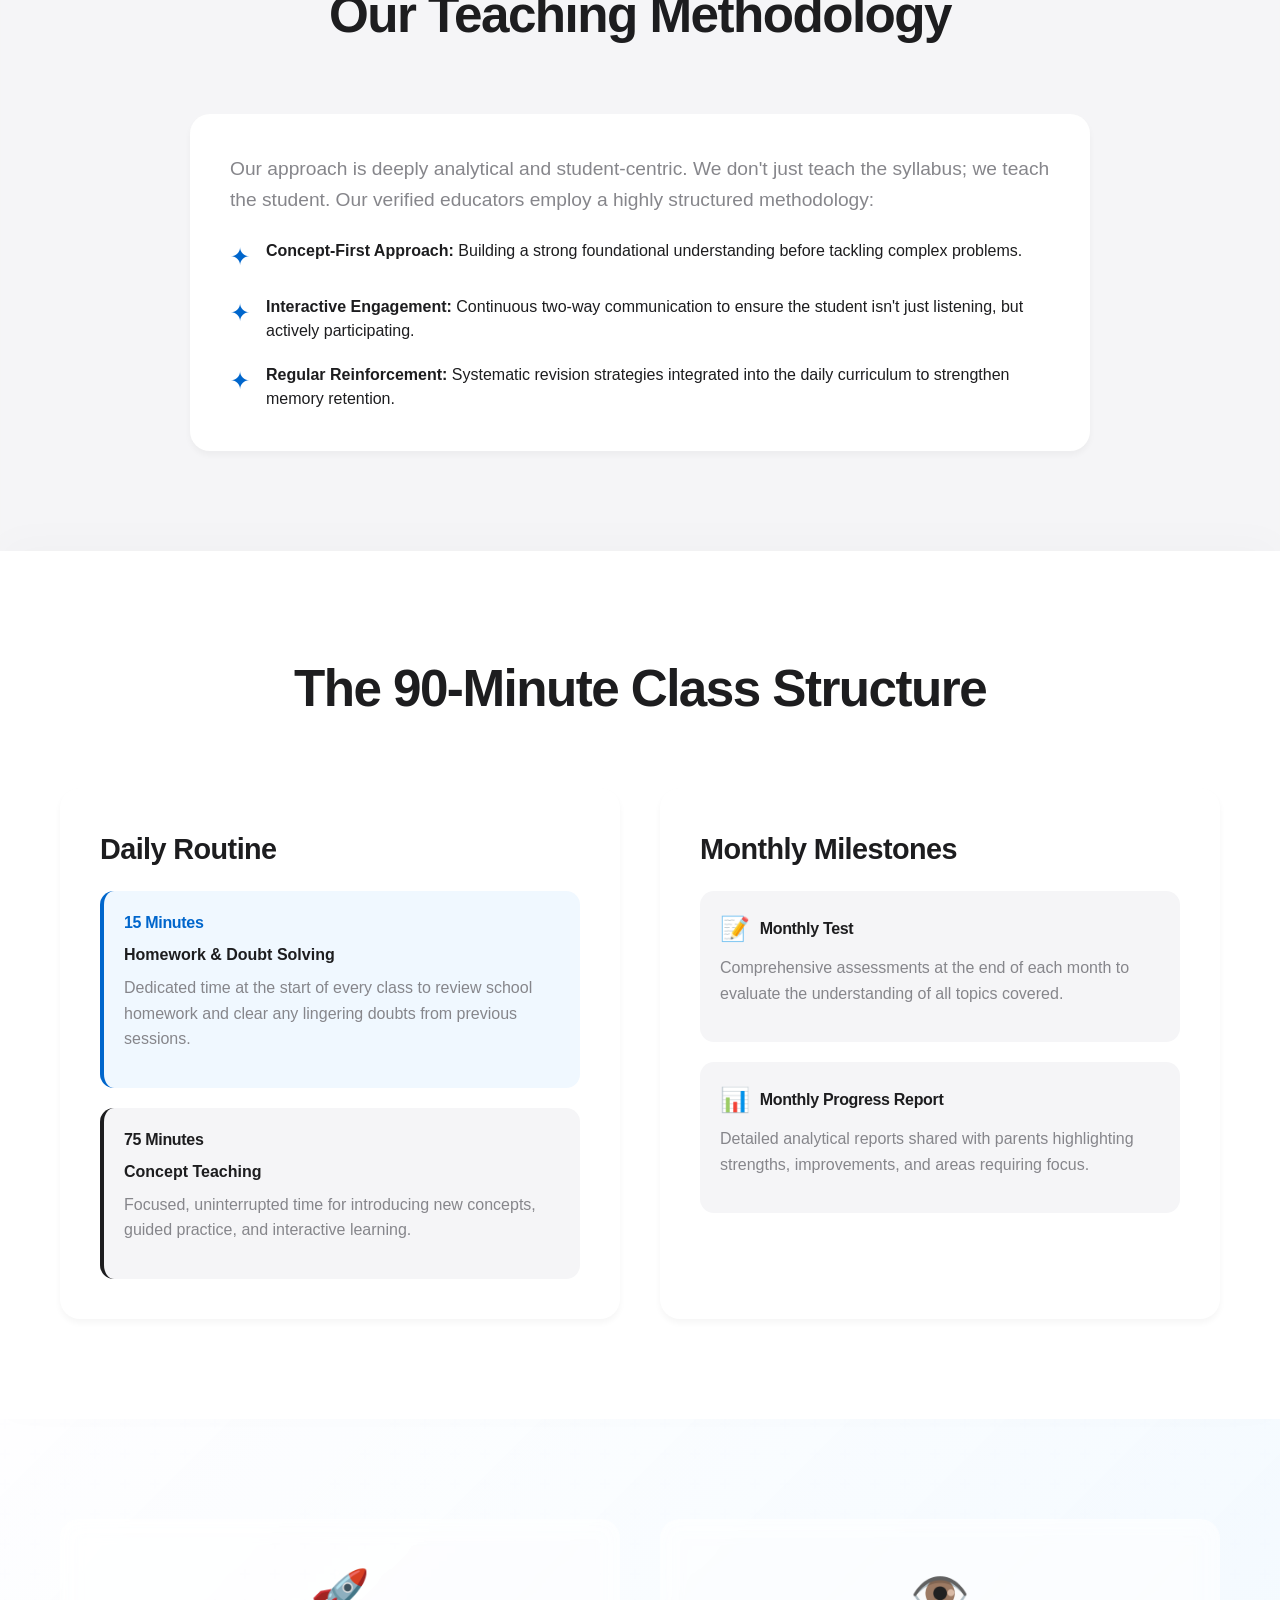
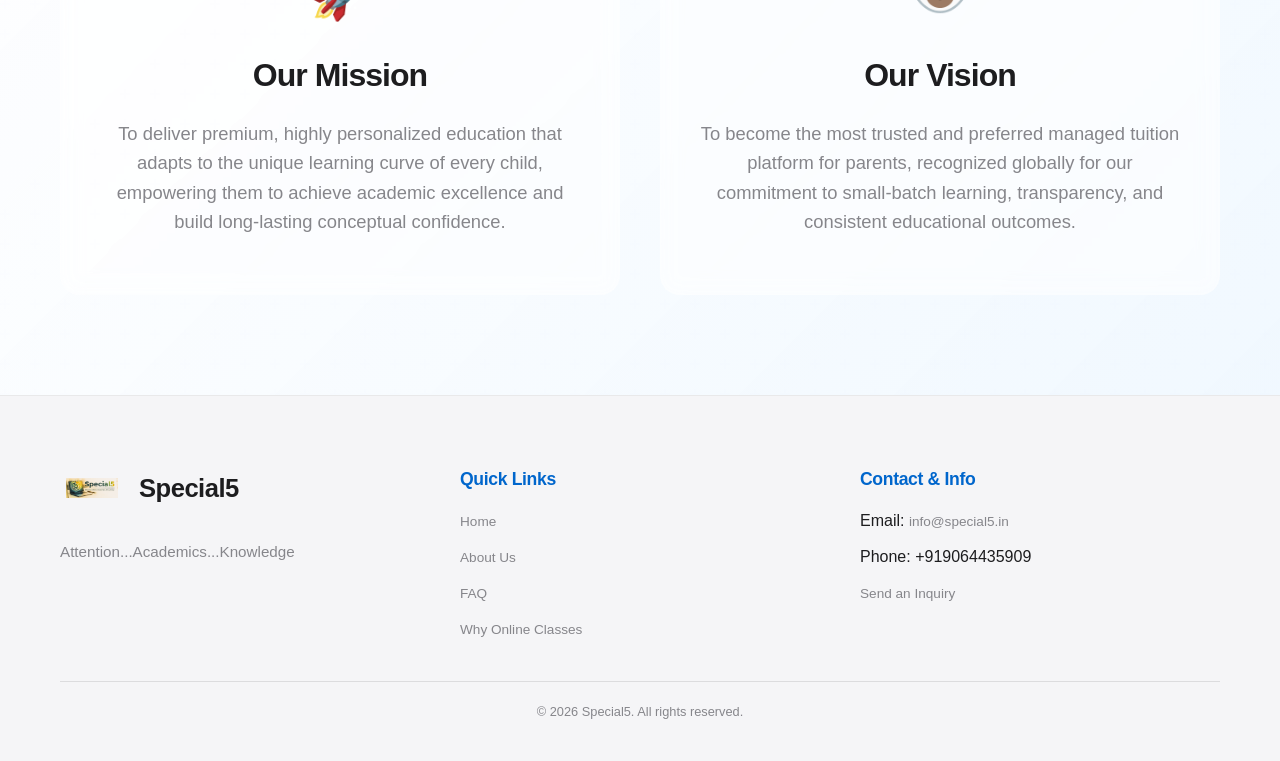
==== commit 2c5b6eb5: "fix: adjust hero and tagline texts for word wrap" ====
--- a/about.html
+++ b/about.html
@@ -20,7 +20,7 @@
         <div style="text-align: left;">
           <h1 class="display-1" style="margin-bottom: 20px;">About <span style="color: var(--color-accent-blue);">Special5</span></h1>
           <p class="display-2" style="font-size: 1.5rem; color: var(--color-dark-grey); font-weight: 400; line-height: 1.6;">
-            Attention...Academics...Knowledge
+            Attention...<wbr>Academics...<wbr>Knowledge
           </p>
         </div>
 
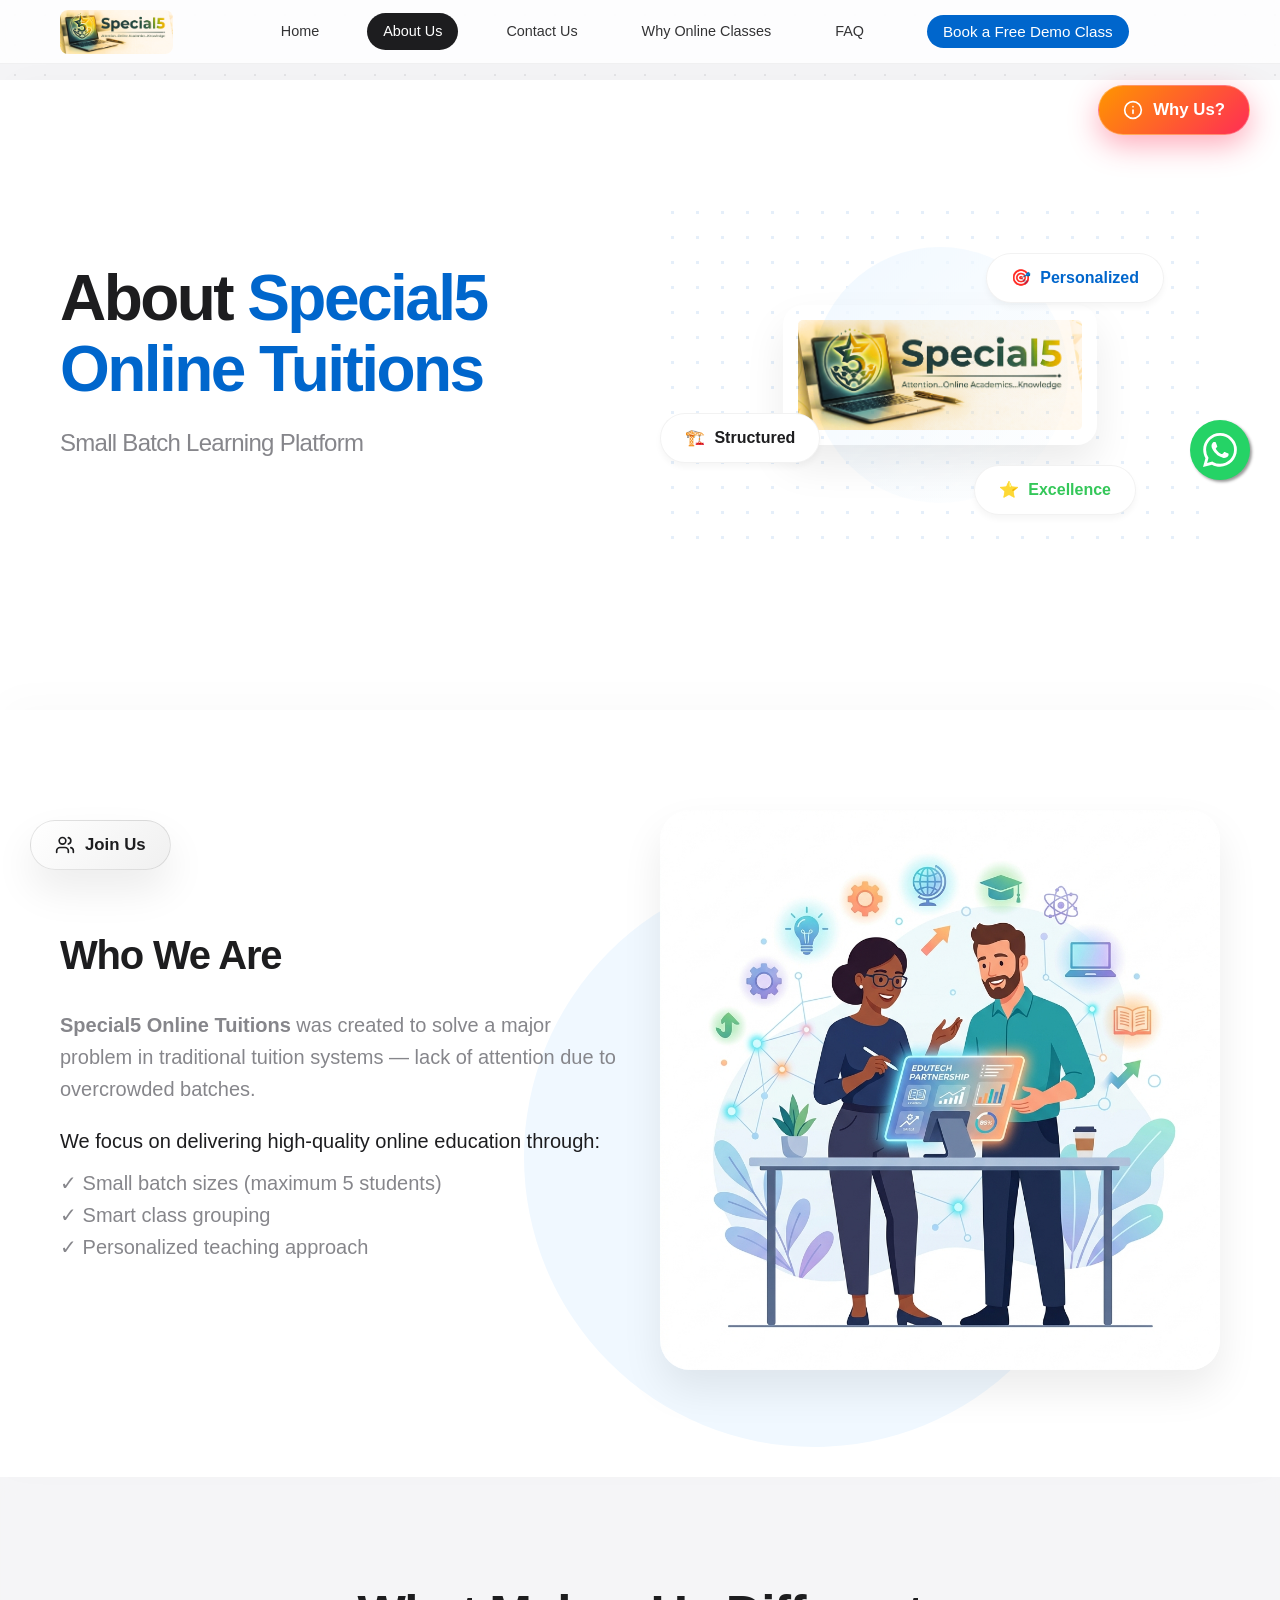
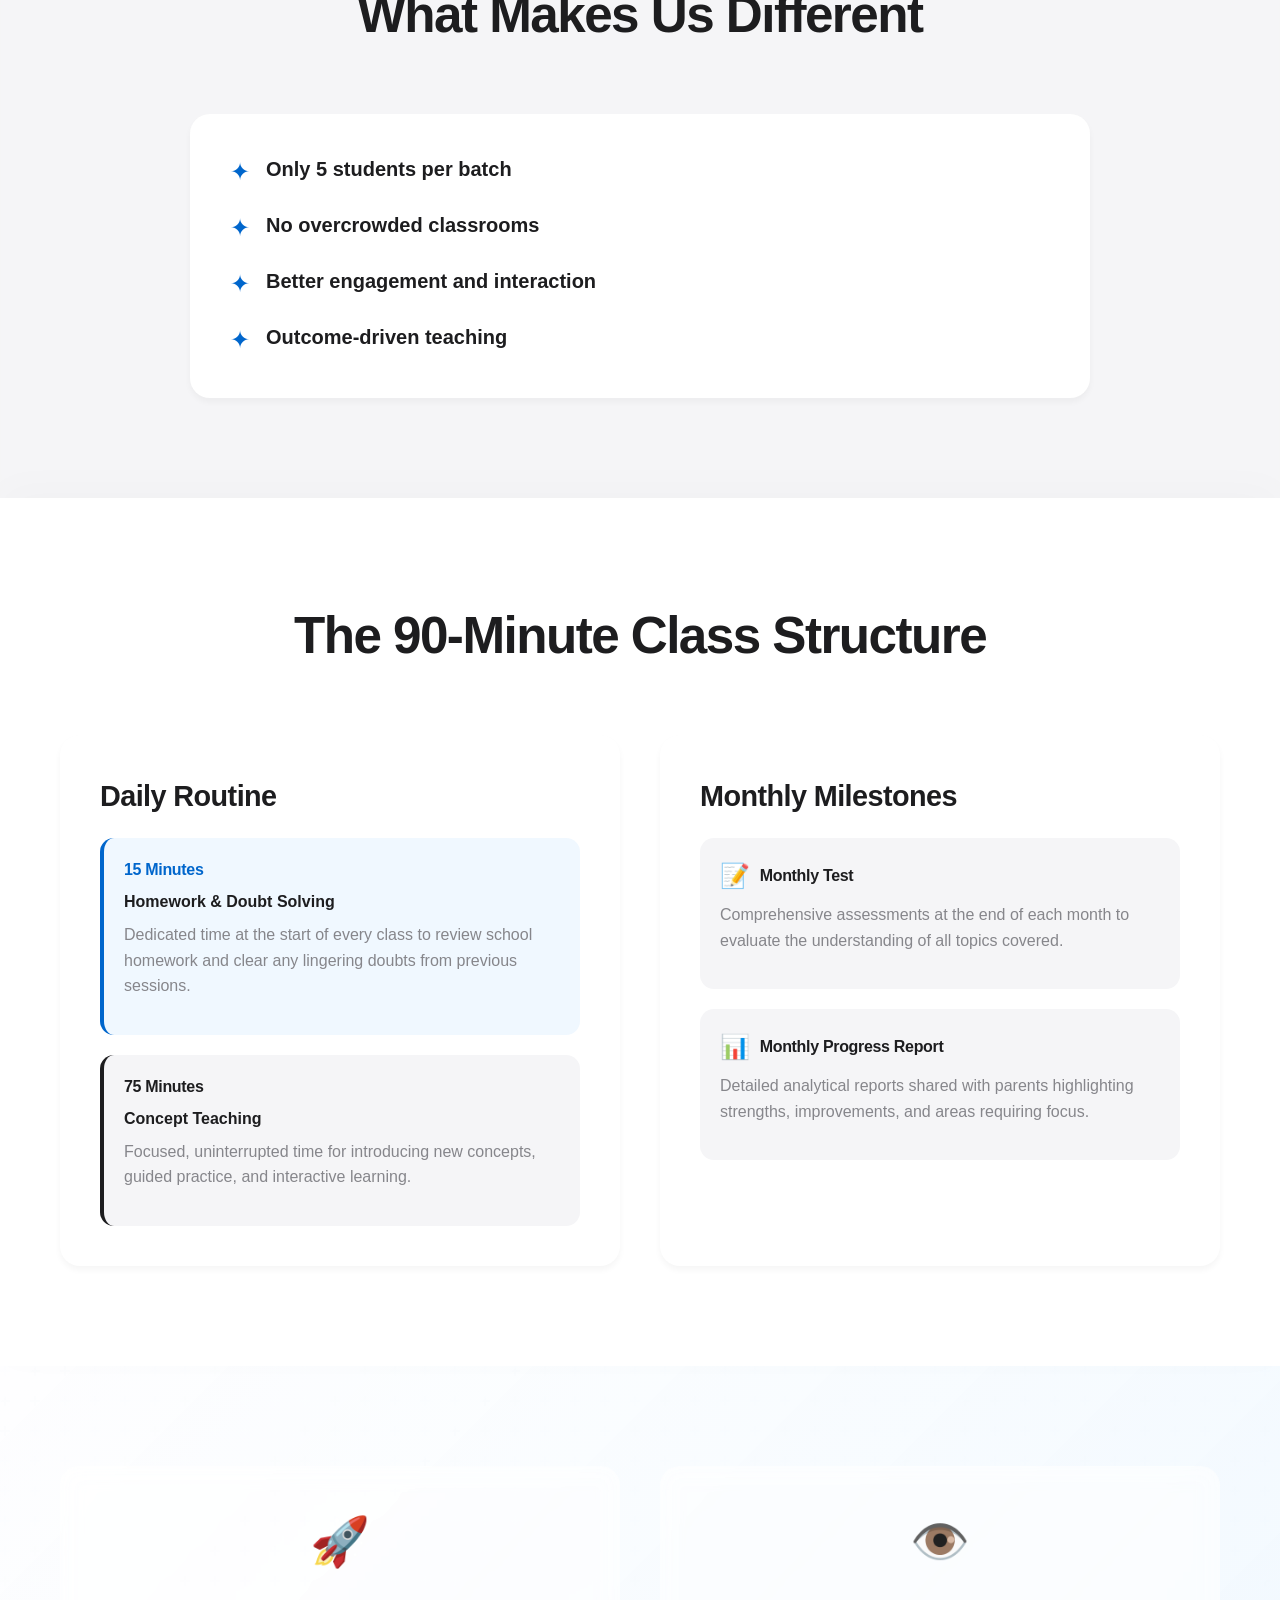
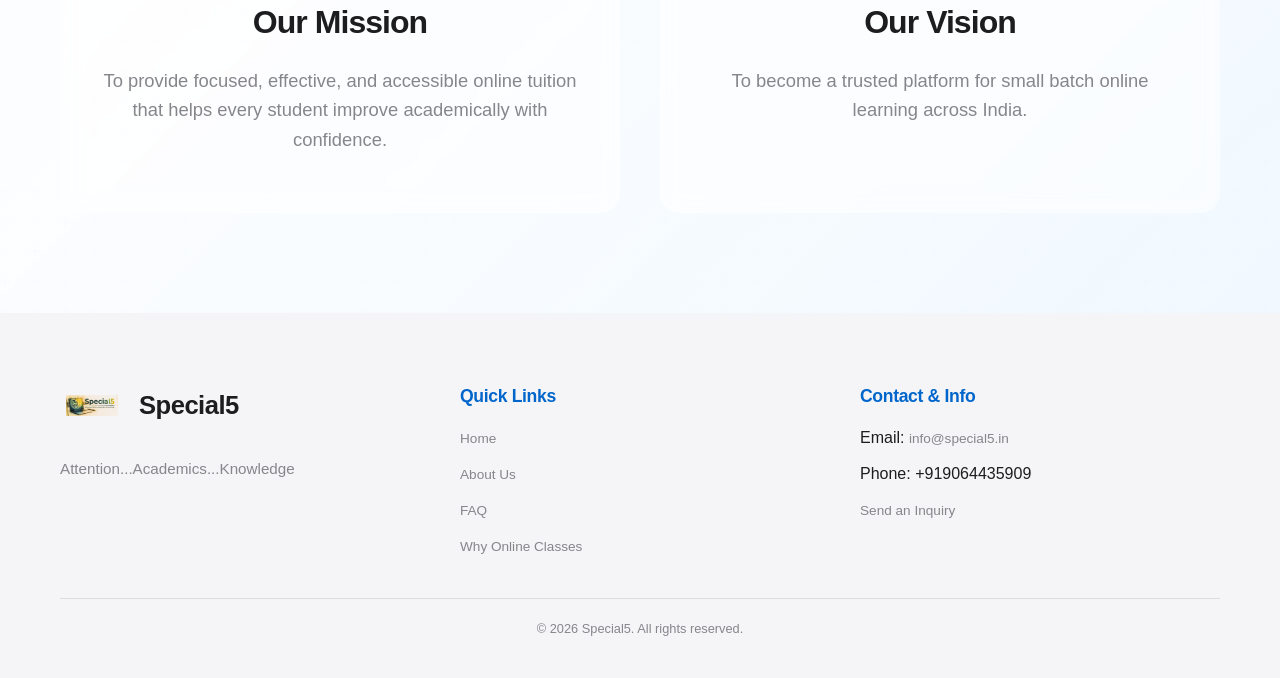
==== commit 132f9bce: "feat: complete website content & SEO revamp" ====
--- a/about.html
+++ b/about.html
@@ -3,8 +3,8 @@
 <head>
   <meta charset="UTF-8">
   <meta name="viewport" content="width=device-width, initial-scale=1.0">
-  <meta name="description" content="Learn about Special5 - Online Tuition Classes, our teaching methodology, detailed class structure, mission, and vision for providing premium small batch tuition with Attention...Academics...Knowledge.">
-  <title>About Us | Special5 - Online Tuition Classes</title>
+  <meta name="description" content="Learn about Special5 Online Tuitions – focused learning with small batches of 5 students. Personalized teaching for better academic performance.">
+  <title>About Special5 Online Tuitions | Small Batch Learning Platform</title>
   <link rel="stylesheet" href="styles.css">
   <script src="components.js" defer></script>
 </head>
@@ -18,9 +18,9 @@
       <div class="grid-2" style="align-items: center; gap: 40px; margin-bottom: 60px;">
         
         <div style="text-align: left;">
-          <h1 class="display-1" style="margin-bottom: 20px;">About <span style="color: var(--color-accent-blue);">Special5</span></h1>
+          <h1 class="display-1" style="margin-bottom: 20px;">About <span style="color: var(--color-accent-blue);">Special5 Online Tuitions</span></h1>
           <p class="display-2" style="font-size: 1.5rem; color: var(--color-dark-grey); font-weight: 400; line-height: 1.6;">
-            Attention...<wbr>Academics...<wbr>Knowledge
+            Small Batch Learning Platform
           </p>
         </div>
 
@@ -51,11 +51,14 @@
         <div>
           <h2 class="display-2" style="font-size: 2.5rem; margin-bottom: 24px;">Who We Are</h2>
           <p style="font-size: 1.25rem;">
-            At <strong>Special5</strong>, we believe that every student has immense potential waiting to be unlocked. Traditional large-batch tuitions often fail to provide the necessary individual focus required for deep conceptual understanding.
+            <strong>Special5 Online Tuitions</strong> was created to solve a major problem in traditional tuition systems — lack of attention due to overcrowded batches.
           </p>
-          <p style="font-size: 1.25rem;">
-            We established this platform to bridge that gap. By strictly limiting our batches to a maximum of 5 students, we ensure an intimate, highly interactive educational experience that fosters curiosity, confidence, and measurable academic improvement.
-          </p>
+          <p style="font-size: 1.25rem; font-weight: 500; color: var(--color-dark-blue); margin-top: 20px; margin-bottom: 10px;">We focus on delivering high-quality online education through:</p>
+          <ul style="list-style: none; font-size: 1.25rem; color: var(--color-dark-grey); line-height: 1.6;">
+            <li>✓ Small batch sizes (maximum 5 students)</li>
+            <li>✓ Smart class grouping</li>
+            <li>✓ Personalized teaching approach</li>
+          </ul>
         </div>
         <div style="text-align: center;">
           <div style="position: absolute; top: 10%; right: 10%; width: 50%; padding-bottom: 50%; background: var(--color-light-blue); border-radius: 50%; z-index: -1;"></div>
@@ -68,21 +71,24 @@
   <!-- Teaching Methodology -->
   <section class="section section-soft fade-in-section">
     <div class="container">
-      <h2 class="display-2 text-center" style="margin-bottom: 60px;">Our Teaching Methodology</h2>
+      <h2 class="display-2 text-center" style="margin-bottom: 60px;">What Makes Us Different</h2>
       <div class="card" style="max-width: 900px; margin: 0 auto;">
-        <p style="font-size: 1.2rem; margin-bottom: 24px;">Our approach is deeply analytical and student-centric. We don't just teach the syllabus; we teach the student. Our verified educators employ a highly structured methodology:</p>
         <ul style="list-style-type: none; display: flex; flex-direction: column; gap: 20px;">
           <li style="display: flex; gap: 16px; align-items: flex-start;">
             <span style="font-size: 1.5rem; color: var(--color-accent-blue);">✦</span>
-            <div><strong>Concept-First Approach:</strong> Building a strong foundational understanding before tackling complex problems.</div>
+            <div style="font-size: 1.25rem;"><strong>Only 5 students per batch</strong></div>
           </li>
           <li style="display: flex; gap: 16px; align-items: flex-start;">
             <span style="font-size: 1.5rem; color: var(--color-accent-blue);">✦</span>
-            <div><strong>Interactive Engagement:</strong> Continuous two-way communication to ensure the student isn't just listening, but actively participating.</div>
+            <div style="font-size: 1.25rem;"><strong>No overcrowded classrooms</strong></div>
           </li>
           <li style="display: flex; gap: 16px; align-items: flex-start;">
             <span style="font-size: 1.5rem; color: var(--color-accent-blue);">✦</span>
-            <div><strong>Regular Reinforcement:</strong> Systematic revision strategies integrated into the daily curriculum to strengthen memory retention.</div>
+            <div style="font-size: 1.25rem;"><strong>Better engagement and interaction</strong></div>
+          </li>
+          <li style="display: flex; gap: 16px; align-items: flex-start;">
+            <span style="font-size: 1.5rem; color: var(--color-accent-blue);">✦</span>
+            <div style="font-size: 1.25rem;"><strong>Outcome-driven teaching</strong></div>
           </li>
         </ul>
       </div>
@@ -138,14 +144,14 @@
           <div style="font-size: 3rem; margin-bottom: 20px;">🚀</div>
           <h2 class="display-2" style="font-size: 2rem; margin-bottom: 20px;">Our Mission</h2>
           <p style="font-size: 1.15rem;">
-            To deliver premium, highly personalized education that adapts to the unique learning curve of every child, empowering them to achieve academic excellence and build long-lasting conceptual confidence.
+            To provide focused, effective, and accessible online tuition that helps every student improve academically with confidence.
           </p>
         </div>
         <div style="text-align: center; padding: 40px; background: rgba(255,255,255,0.6); border-radius: var(--border-radius-lg); backdrop-filter: blur(10px);">
           <div style="font-size: 3rem; margin-bottom: 20px;">👁️</div>
           <h2 class="display-2" style="font-size: 2rem; margin-bottom: 20px;">Our Vision</h2>
           <p style="font-size: 1.15rem;">
-            To become the most trusted and preferred managed tuition platform for parents, recognized globally for our commitment to small-batch learning, transparency, and consistent educational outcomes.
+            To become a trusted platform for small batch online learning across India.
           </p>
         </div>
       </div>
--- a/styles.css
+++ b/styles.css
@@ -691,3 +691,48 @@
   }
 }
 
+/* Form Disclaimers */
+.form-disclaimer {
+  margin-top: 25px;
+  margin-bottom: 20px;
+  padding: 15px;
+  background-color: rgba(0, 102, 204, 0.03);
+  border-radius: var(--border-radius-md);
+  border: 1px solid rgba(0, 102, 204, 0.1);
+  display: flex;
+  flex-direction: column;
+  gap: 12px;
+}
+
+.disclaimer-item {
+  display: flex;
+  align-items: flex-start;
+  gap: 10px;
+  cursor: pointer;
+  font-size: 0.85rem;
+  color: var(--color-dark-grey);
+  line-height: 1.4;
+  user-select: none;
+}
+
+.disclaimer-item input[type="checkbox"] {
+  width: 16px;
+  height: 16px;
+  margin-top: 2px;
+  cursor: pointer;
+  accent-color: var(--color-accent-blue);
+  flex-shrink: 0;
+}
+
+.disclaimer-item:hover {
+  color: var(--color-dark-blue);
+}
+
+.btn:disabled {
+  background-color: #cccccc !important;
+  color: #888888 !important;
+  cursor: not-allowed;
+  transform: none !important;
+  box-shadow: none !important;
+}
+
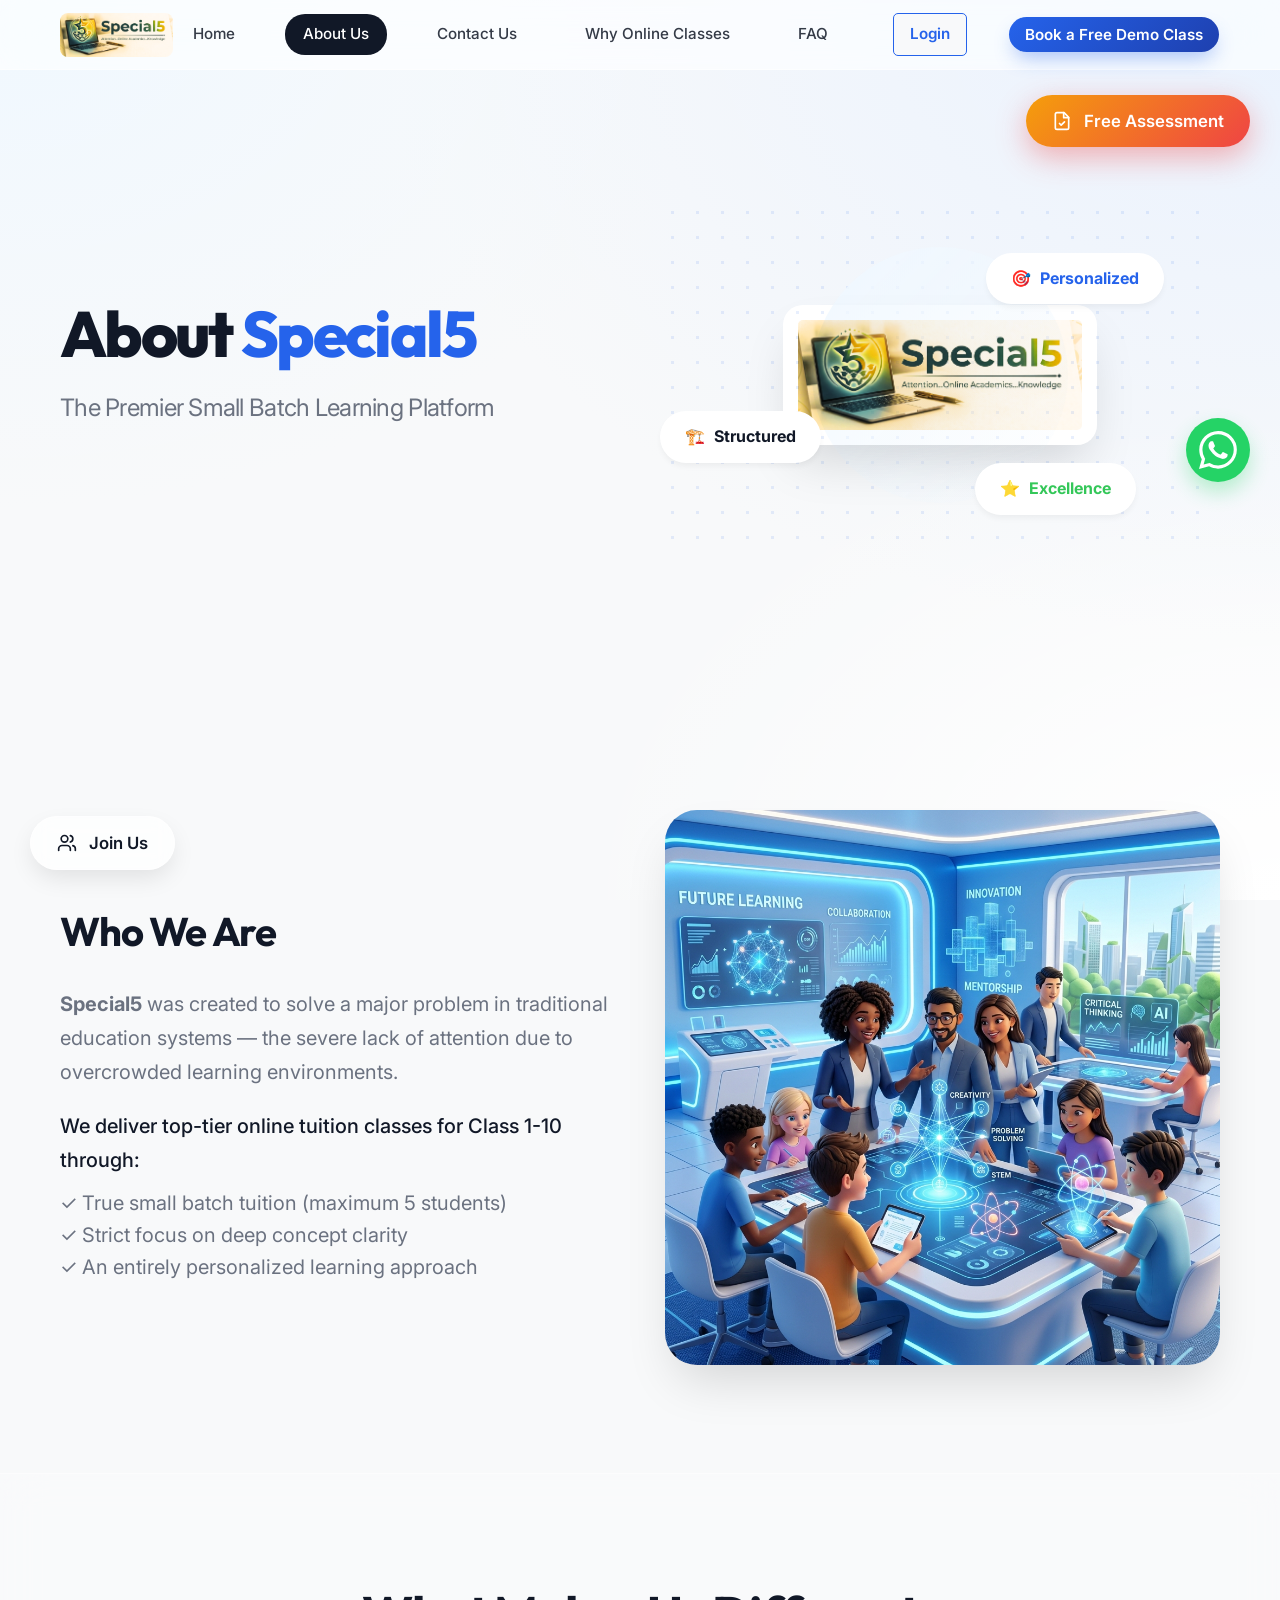
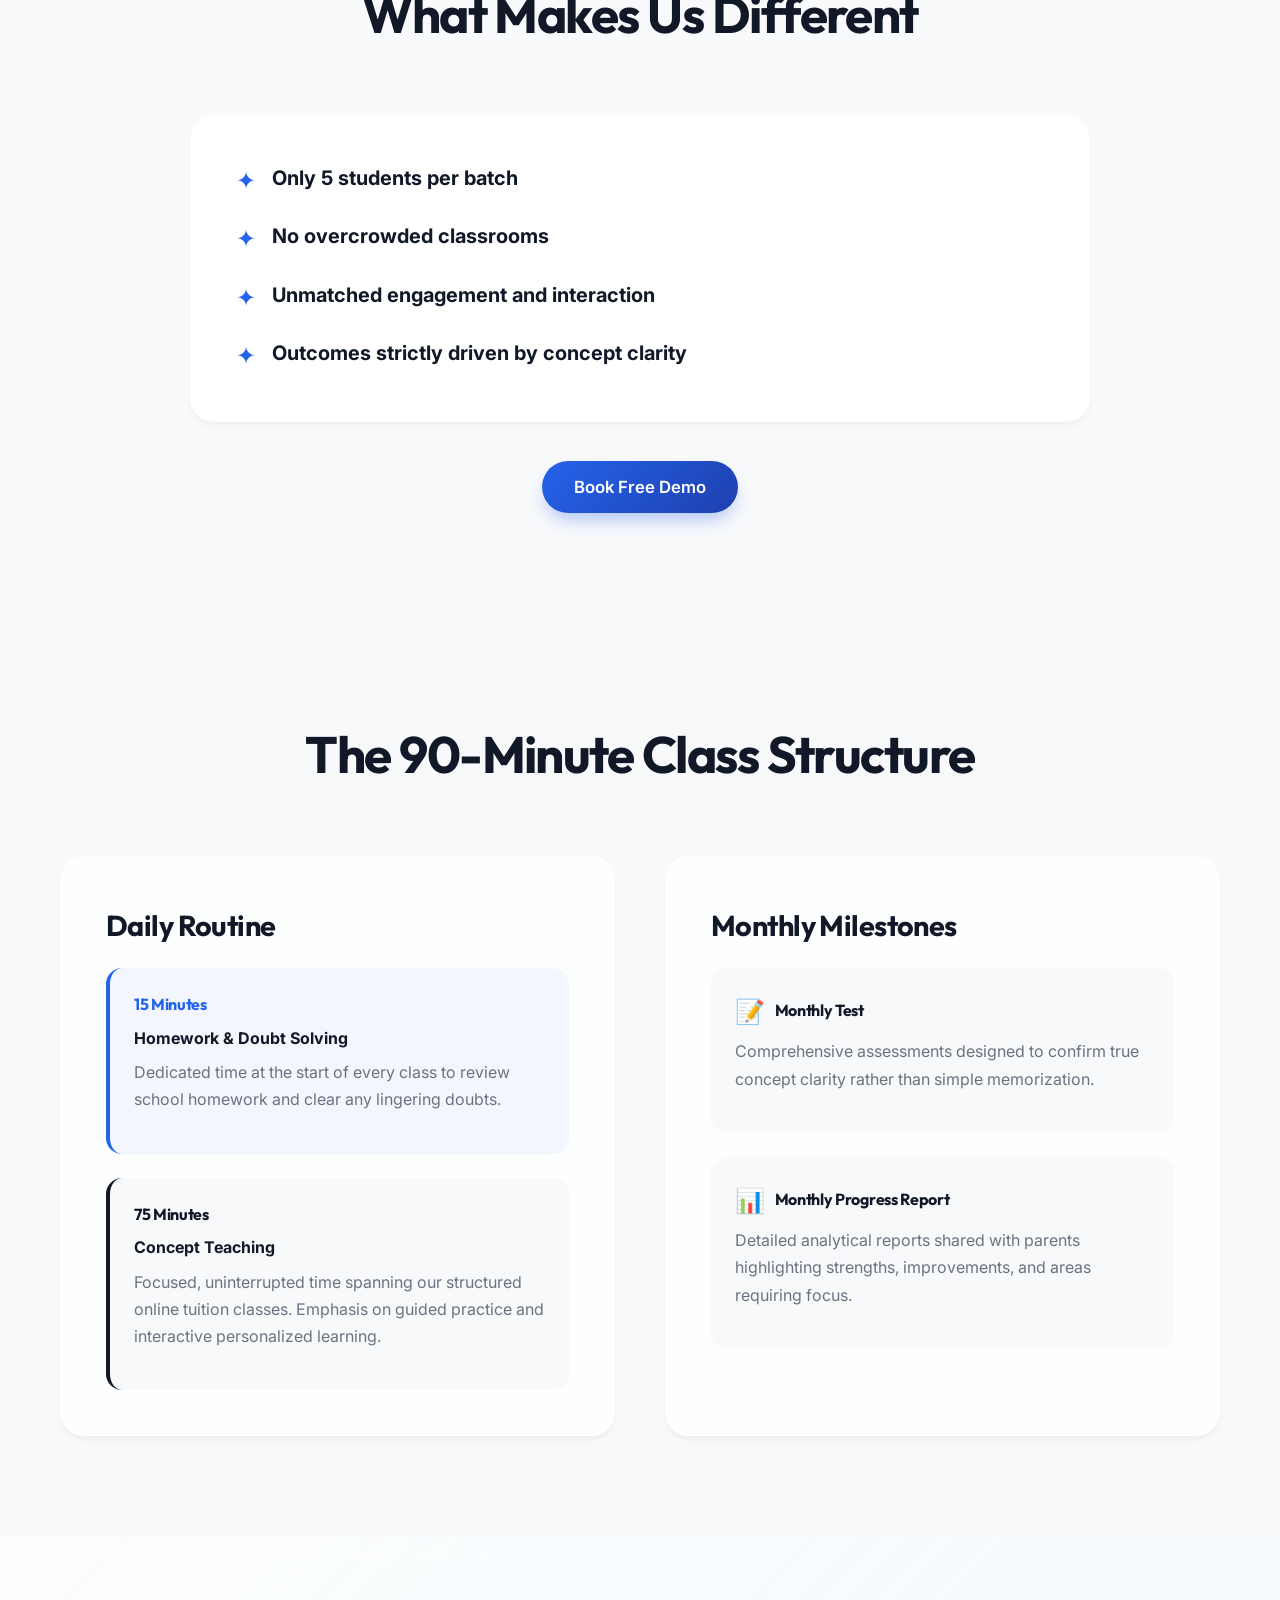
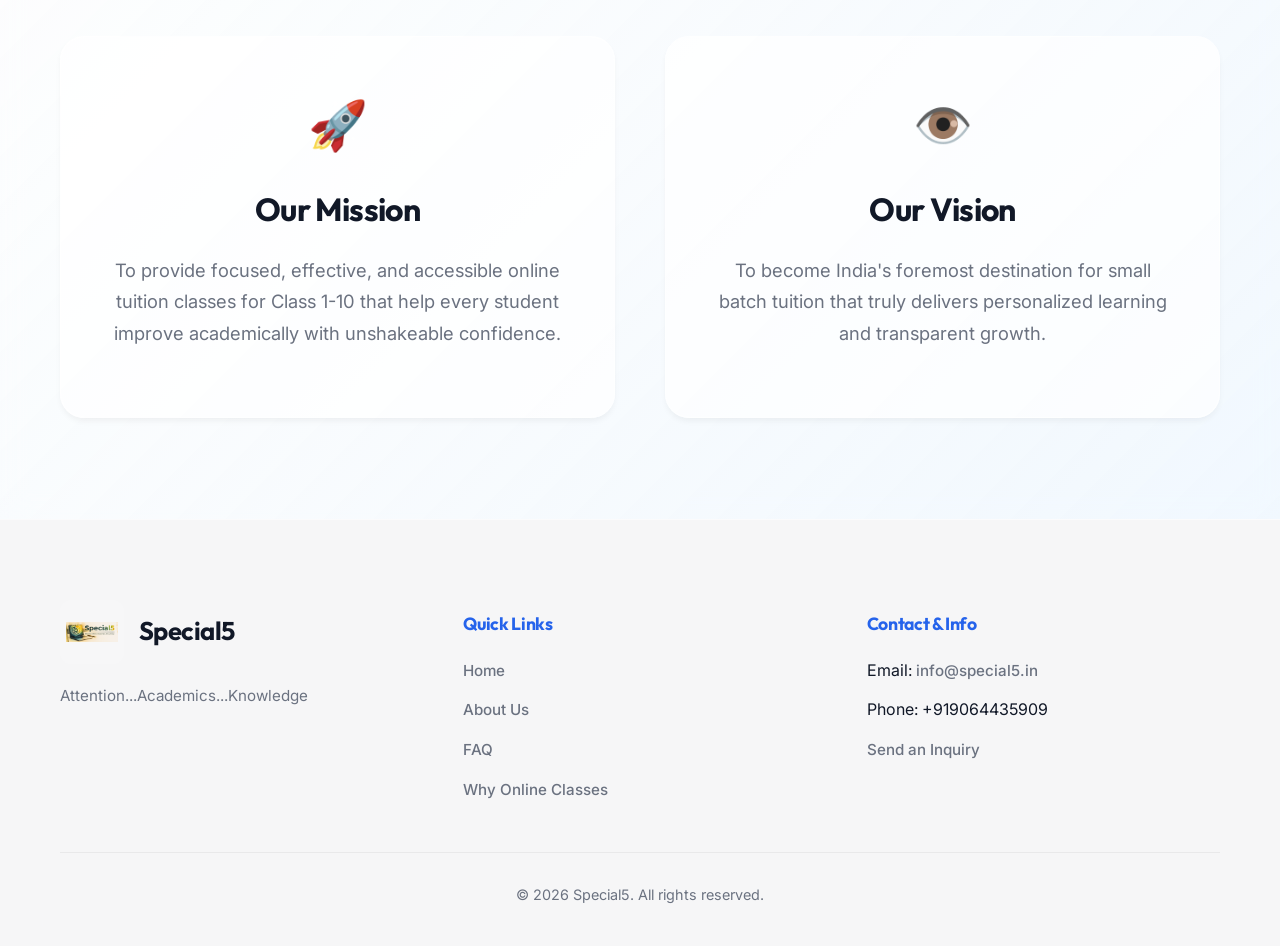
==== commit 042b7f26: "UI/UX upgrade: Glassmorphism, scroll animations, new AI images, and Special5 branding" ====
--- a/about.html
+++ b/about.html
@@ -3,8 +3,8 @@
 <head>
   <meta charset="UTF-8">
   <meta name="viewport" content="width=device-width, initial-scale=1.0">
-  <meta name="description" content="Learn about Special5 Online Tuitions – focused learning with small batches of 5 students. Personalized teaching for better academic performance.">
-  <title>About Special5 Online Tuitions | Small Batch Learning Platform</title>
+  <meta name="description" content="Discover Special5. We provide premier online tuition classes for Class 1-10 through small batch tuition, emphasizing personalized learning and concept clarity.">
+  <title>About Special5 | Small Batch Online Tuition Classes</title>
   <link rel="stylesheet" href="styles.css">
   <script src="components.js" defer></script>
 </head>
@@ -14,17 +14,17 @@
 
   <!-- Hero / Introduction -->
   <section class="section section-light pb-0" style="padding-top: 120px;">
-    <div class="container fade-in-section">
+    <div class="container">
       <div class="grid-2" style="align-items: center; gap: 40px; margin-bottom: 60px;">
         
-        <div style="text-align: left;">
-          <h1 class="display-1" style="margin-bottom: 20px;">About <span style="color: var(--color-accent-blue);">Special5 Online Tuitions</span></h1>
+        <div style="text-align: left;" class="animate-slide-right">
+          <h1 class="display-1" style="margin-bottom: 20px;">About <span style="color: var(--color-accent-blue);">Special5</span></h1>
           <p class="display-2" style="font-size: 1.5rem; color: var(--color-dark-grey); font-weight: 400; line-height: 1.6;">
-            Small Batch Learning Platform
+            The Premier Small Batch Learning Platform
           </p>
         </div>
 
-        <div style="text-align: center; position: relative; min-height: 350px; display: flex; align-items: center; justify-content: center;">
+        <div style="text-align: center; position: relative; min-height: 350px; display: flex; align-items: center; justify-content: center;" class="animate-zoom-in delay-200">
           <!-- SVG Background Pattern -->
           <div style="position: absolute; width: 100%; height: 100%; top: 0; left: 0; background-image: radial-gradient(var(--color-accent-blue) 1.5px, transparent 1.5px); background-size: 25px 25px; opacity: 0.1; z-index: 0; border-radius: var(--border-radius-xl);"></div>
           
@@ -33,11 +33,11 @@
           <img src="images/Special5-logo.png" alt="Special5 Core Vision" style="position: relative; z-index: 2; height: 140px; border-radius: 20px; mix-blend-mode: multiply; background: white; padding: 15px; box-shadow: var(--shadow-lg);">
           
           <!-- Dynamic Floating Infographic Nodes -->
-          <div style="position: absolute; top: 15%; right: 10%; background: white; padding: 12px 24px; border-radius: 30px; box-shadow: var(--shadow-sm); z-index: 3; font-weight: bold; color: var(--color-accent-blue); animation: float-in 1s ease-out forwards; animation-delay: 0.2s; opacity: 0; border: 1px solid rgba(0,0,0,0.05);"><span style="margin-right: 5px;">🎯</span> Personalized</div>
+          <div style="position: absolute; top: 15%; right: 10%; background: white; padding: 12px 24px; border-radius: 30px; box-shadow: var(--shadow-sm); z-index: 3; font-weight: bold; color: var(--color-accent-blue); opacity: 0; border: var(--glass-border); animation: float-base-in 1s ease-out forwards; animation-delay: 0.6s;"><span style="margin-right: 5px;">🎯</span> Personalized</div>
           
-          <div style="position: absolute; bottom: 25%; left: 0%; background: white; padding: 12px 24px; border-radius: 30px; box-shadow: var(--shadow-sm); z-index: 3; font-weight: bold; color: var(--color-dark-blue); animation: float-in 1s ease-out forwards; animation-delay: 0.4s; opacity: 0; border: 1px solid rgba(0,0,0,0.05);"><span style="margin-right: 5px;">🏗️</span> Structured</div>
+          <div style="position: absolute; bottom: 25%; left: 0%; background: white; padding: 12px 24px; border-radius: 30px; box-shadow: var(--shadow-sm); z-index: 3; font-weight: bold; color: var(--color-dark-blue); opacity: 0; border: var(--glass-border); animation: float-base-in 1s ease-out forwards; animation-delay: 0.8s;"><span style="margin-right: 5px;">🏗️</span> Structured</div>
           
-          <div style="position: absolute; bottom: 10%; right: 15%; background: white; padding: 12px 24px; border-radius: 30px; box-shadow: var(--shadow-sm); z-index: 3; font-weight: bold; color: #34c759; animation: float-in 1s ease-out forwards; animation-delay: 0.6s; opacity: 0; border: 1px solid rgba(0,0,0,0.05);"><span style="margin-right: 5px;">⭐</span> Excellence</div>
+          <div style="position: absolute; bottom: 10%; right: 15%; background: white; padding: 12px 24px; border-radius: 30px; box-shadow: var(--shadow-sm); z-index: 3; font-weight: bold; color: #34c759; opacity: 0; border: var(--glass-border); animation: float-base-in 1s ease-out forwards; animation-delay: 1s;"><span style="margin-right: 5px;">⭐</span> Excellence</div>
         </div>
 
       </div>
@@ -47,32 +47,32 @@
   <!-- About Content -->
   <section class="section section-light">
     <div class="container">
-      <div class="grid-2 fade-in-section" style="align-items: center;">
-        <div>
+      <div class="grid-2" style="align-items: center;">
+        <div class="animate-slide-right">
           <h2 class="display-2" style="font-size: 2.5rem; margin-bottom: 24px;">Who We Are</h2>
           <p style="font-size: 1.25rem;">
-            <strong>Special5 Online Tuitions</strong> was created to solve a major problem in traditional tuition systems — lack of attention due to overcrowded batches.
+            <strong>Special5</strong> was created to solve a major problem in traditional education systems — the severe lack of attention due to overcrowded learning environments.
           </p>
-          <p style="font-size: 1.25rem; font-weight: 500; color: var(--color-dark-blue); margin-top: 20px; margin-bottom: 10px;">We focus on delivering high-quality online education through:</p>
+          <p style="font-size: 1.25rem; font-weight: 500; color: var(--color-dark-blue); margin-top: 20px; margin-bottom: 10px;">We deliver top-tier online tuition classes for Class 1-10 through:</p>
           <ul style="list-style: none; font-size: 1.25rem; color: var(--color-dark-grey); line-height: 1.6;">
-            <li>✓ Small batch sizes (maximum 5 students)</li>
-            <li>✓ Smart class grouping</li>
-            <li>✓ Personalized teaching approach</li>
+            <li>✓ True small batch tuition (maximum 5 students)</li>
+            <li>✓ Strict focus on deep concept clarity</li>
+            <li>✓ An entirely personalized learning approach</li>
           </ul>
         </div>
-        <div style="text-align: center;">
-          <div style="position: absolute; top: 10%; right: 10%; width: 50%; padding-bottom: 50%; background: var(--color-light-blue); border-radius: 50%; z-index: -1;"></div>
-          <img src="images/about_team.png" alt="Educational Trust and Partnership" style="max-width: 100%; border-radius: var(--border-radius-xl); box-shadow: var(--shadow-lg);">
+        <div style="text-align: center;" class="animate-slide-left delay-100">
+          <div style="position: absolute; top: 10%; right: 10%; width: 50%; padding-bottom: 50%; background: linear-gradient(135deg, var(--color-light-blue), transparent); border-radius: 50%; z-index: -1;"></div>
+          <img src="images/about_team.png" loading="lazy" alt="Educational Trust and Partnership through personalized learning" style="max-width: 100%; border-radius: var(--border-radius-xl); box-shadow: var(--shadow-lg);">
         </div>
       </div>
     </div>
   </section>
 
   <!-- Teaching Methodology -->
-  <section class="section section-soft fade-in-section">
-    <div class="container">
+  <section class="section section-soft">
+    <div class="container animate-fade-up">
       <h2 class="display-2 text-center" style="margin-bottom: 60px;">What Makes Us Different</h2>
-      <div class="card" style="max-width: 900px; margin: 0 auto;">
+      <div class="card animate-fade-up delay-100" style="max-width: 900px; margin: 0 auto; background: var(--color-white);">
         <ul style="list-style-type: none; display: flex; flex-direction: column; gap: 20px;">
           <li style="display: flex; gap: 16px; align-items: flex-start;">
             <span style="font-size: 1.5rem; color: var(--color-accent-blue);">✦</span>
@@ -84,51 +84,54 @@
           </li>
           <li style="display: flex; gap: 16px; align-items: flex-start;">
             <span style="font-size: 1.5rem; color: var(--color-accent-blue);">✦</span>
-            <div style="font-size: 1.25rem;"><strong>Better engagement and interaction</strong></div>
+            <div style="font-size: 1.25rem;"><strong>Unmatched engagement and interaction</strong></div>
           </li>
           <li style="display: flex; gap: 16px; align-items: flex-start;">
             <span style="font-size: 1.5rem; color: var(--color-accent-blue);">✦</span>
-            <div style="font-size: 1.25rem;"><strong>Outcome-driven teaching</strong></div>
+            <div style="font-size: 1.25rem;"><strong>Outcomes strictly driven by concept clarity</strong></div>
           </li>
         </ul>
+      </div>
+      <div style="text-align: center; margin-top: 40px;" class="animate-zoom-in delay-200">
+        <button class="btn btn-primary" onclick="window.location.href='contact.html'">Book Free Demo</button>
       </div>
     </div>
   </section>
 
   <!-- Class Structure -->
-  <section class="section section-light fade-in-section">
+  <section class="section section-light">
     <div class="container">
-      <h2 class="display-2 text-center" style="margin-bottom: 60px;">The 90-Minute Class Structure</h2>
+      <h2 class="display-2 text-center animate-fade-up" style="margin-bottom: 60px;">The 90-Minute Class Structure</h2>
       
       <div class="grid-2">
         <!-- Daily Structure -->
-        <div class="card">
+        <div class="card animate-slide-right delay-100">
           <h3 style="font-size: 1.8rem; margin-bottom: 20px; color: var(--color-dark-blue);">Daily Routine</h3>
-          <div style="display: flex; flex-direction: column; gap: 20px;">
-            <div style="background: var(--color-light-blue); padding: 20px; border-radius: var(--border-radius-md); border-left: 4px solid var(--color-accent-blue);">
+          <div style="display: flex; flex-direction: column; gap: 24px;">
+            <div style="background: rgba(37,99,235,0.05); padding: 24px; border-radius: var(--border-radius-md); border-left: 4px solid var(--color-accent-blue);">
               <h4 style="color: var(--color-accent-blue); margin-bottom: 8px;">15 Minutes</h4>
-              <strong>Homework & Doubt Solving</strong>
-              <p style="margin-top: 8px; font-size: 1rem;">Dedicated time at the start of every class to review school homework and clear any lingering doubts from previous sessions.</p>
+              <strong style="color: var(--color-dark-blue);">Homework & Doubt Solving</strong>
+              <p style="margin-top: 8px; font-size: 1rem; color: var(--color-dark-grey);">Dedicated time at the start of every class to review school homework and clear any lingering doubts.</p>
             </div>
-            <div style="background: var(--color-soft-grey); padding: 20px; border-radius: var(--border-radius-md); border-left: 4px solid var(--color-dark-blue);">
+            <div style="background: var(--color-soft-grey); padding: 24px; border-radius: var(--border-radius-md); border-left: 4px solid var(--color-dark-blue);">
               <h4 style="color: var(--color-dark-blue); margin-bottom: 8px;">75 Minutes</h4>
-              <strong>Concept Teaching</strong>
-              <p style="margin-top: 8px; font-size: 1rem;">Focused, uninterrupted time for introducing new concepts, guided practice, and interactive learning.</p>
+              <strong style="color: var(--color-dark-blue);">Concept Teaching</strong>
+              <p style="margin-top: 8px; font-size: 1rem; color: var(--color-dark-grey);">Focused, uninterrupted time spanning our structured online tuition classes. Emphasis on guided practice and interactive personalized learning.</p>
             </div>
           </div>
         </div>
         
         <!-- Monthly Structure -->
-        <div class="card">
+        <div class="card animate-slide-left delay-200">
           <h3 style="font-size: 1.8rem; margin-bottom: 20px; color: var(--color-dark-blue);">Monthly Milestones</h3>
-          <div style="display: flex; flex-direction: column; gap: 20px;">
-            <div style="background: var(--color-soft-grey); padding: 20px; border-radius: var(--border-radius-md);">
+          <div style="display: flex; flex-direction: column; gap: 24px;">
+            <div style="background: var(--color-soft-grey); padding: 24px; border-radius: var(--border-radius-md);">
               <h4 style="display: flex; align-items: center; gap: 10px;"><span style="font-size: 1.5rem;">📝</span> Monthly Test</h4>
-              <p style="margin-top: 8px; font-size: 1rem;">Comprehensive assessments at the end of each month to evaluate the understanding of all topics covered.</p>
+              <p style="margin-top: 8px; font-size: 1rem; color: var(--color-dark-grey);">Comprehensive assessments designed to confirm true concept clarity rather than simple memorization.</p>
             </div>
-            <div style="background: var(--color-soft-grey); padding: 20px; border-radius: var(--border-radius-md);">
+            <div style="background: var(--color-soft-grey); padding: 24px; border-radius: var(--border-radius-md);">
               <h4 style="display: flex; align-items: center; gap: 10px;"><span style="font-size: 1.5rem;">📊</span> Monthly Progress Report</h4>
-              <p style="margin-top: 8px; font-size: 1rem;">Detailed analytical reports shared with parents highlighting strengths, improvements, and areas requiring focus.</p>
+              <p style="margin-top: 8px; font-size: 1rem; color: var(--color-dark-grey);">Detailed analytical reports shared with parents highlighting strengths, improvements, and areas requiring focus.</p>
             </div>
           </div>
         </div>
@@ -137,21 +140,21 @@
   </section>
 
   <!-- Mission & Vision -->
-  <section class="section section-gradient fade-in-section">
-    <div class="container">
+  <section class="section section-gradient">
+    <div class="container animate-fade-up">
       <div class="grid-2">
-        <div style="text-align: center; padding: 40px; background: rgba(255,255,255,0.6); border-radius: var(--border-radius-lg); backdrop-filter: blur(10px);">
+        <div style="text-align: center; padding: 50px; background: rgba(255,255,255,0.7); border-radius: var(--border-radius-lg); backdrop-filter: blur(15px); border: var(--glass-border); box-shadow: var(--shadow-sm);" class="animate-zoom-in delay-100">
           <div style="font-size: 3rem; margin-bottom: 20px;">🚀</div>
-          <h2 class="display-2" style="font-size: 2rem; margin-bottom: 20px;">Our Mission</h2>
-          <p style="font-size: 1.15rem;">
-            To provide focused, effective, and accessible online tuition that helps every student improve academically with confidence.
+          <h3 style="font-size: 2rem; margin-bottom: 20px; color: var(--color-dark-blue);">Our Mission</h3>
+          <p style="font-size: 1.15rem; color: var(--color-dark-grey);">
+            To provide focused, effective, and accessible online tuition classes for Class 1-10 that help every student improve academically with unshakeable confidence.
           </p>
         </div>
-        <div style="text-align: center; padding: 40px; background: rgba(255,255,255,0.6); border-radius: var(--border-radius-lg); backdrop-filter: blur(10px);">
+        <div style="text-align: center; padding: 50px; background: rgba(255,255,255,0.7); border-radius: var(--border-radius-lg); backdrop-filter: blur(15px); border: var(--glass-border); box-shadow: var(--shadow-sm);" class="animate-zoom-in delay-200">
           <div style="font-size: 3rem; margin-bottom: 20px;">👁️</div>
-          <h2 class="display-2" style="font-size: 2rem; margin-bottom: 20px;">Our Vision</h2>
-          <p style="font-size: 1.15rem;">
-            To become a trusted platform for small batch online learning across India.
+          <h3 style="font-size: 2rem; margin-bottom: 20px; color: var(--color-dark-blue);">Our Vision</h3>
+          <p style="font-size: 1.15rem; color: var(--color-dark-grey);">
+            To become India's foremost destination for small batch tuition that truly delivers personalized learning and transparent growth.
           </p>
         </div>
       </div>
--- a/styles.css
+++ b/styles.css
@@ -1,26 +1,35 @@
+@import url('https://fonts.googleapis.com/css2?family=Inter:wght@400;500;600&family=Outfit:wght@500;600;700;800&display=swap');
+
 :root {
-  /* Apple-inspired color palette */
+  /* Premium vibrant color palette */
   --color-white: #ffffff;
   --color-light-blue: #f0f8ff;
-  --color-soft-grey: #f5f5f7;
-  --color-dark-grey: #86868b;
-  --color-dark-blue: #1d1d1f;
-  --color-accent-blue: #0066cc;
-  --color-accent-blue-hover: #0055b3;
-  
-  --font-family-primary: -apple-system, BlinkMacSystemFont, "Segoe UI", Roboto, Helvetica, Arial, sans-serif;
+  --color-soft-grey: #f8f9fa;
+  --color-dark-grey: #6b7280;
+  --color-dark-blue: #111827;
+  --color-accent-blue: #2563eb;
+  --color-accent-blue-hover: #1d4ed8;
+  --color-accent-glow: rgba(37, 99, 235, 0.4);
+  
+  --font-family-primary: 'Inter', system-ui, sans-serif;
+  --font-family-heading: 'Outfit', sans-serif;
   
   --border-radius-sm: 8px;
-  --border-radius-md: 14px;
-  --border-radius-lg: 20px;
-  --border-radius-xl: 30px;
-  
-  --shadow-sm: 0 4px 6px rgba(0, 0, 0, 0.04);
-  --shadow-md: 0 10px 20px rgba(0, 0, 0, 0.06);
-  --shadow-lg: 0 20px 40px rgba(0, 0, 0, 0.08);
-
-  --transition-fast: 0.2s ease;
-  --transition-smooth: 0.4s cubic-bezier(0.16, 1, 0.3, 1);
+  --border-radius-md: 16px;
+  --border-radius-lg: 24px;
+  --border-radius-xl: 32px;
+  
+  --shadow-sm: 0 4px 6px -1px rgba(0, 0, 0, 0.05);
+  --shadow-md: 0 10px 25px -3px rgba(0, 0, 0, 0.1);
+  --shadow-lg: 0 25px 50px -12px rgba(0, 0, 0, 0.15);
+  --shadow-glow: 0 0 25px var(--color-accent-glow);
+
+  --transition-fast: 0.25s ease;
+  --transition-smooth: 0.5s cubic-bezier(0.16, 1, 0.3, 1);
+  
+  /* Glassmorphism helpers */
+  --glass-bg: rgba(255, 255, 255, 0.75);
+  --glass-border: 1px solid rgba(255, 255, 255, 0.5);
 }
 
 * {
@@ -32,27 +41,33 @@
 body {
   font-family: var(--font-family-primary);
   background-color: var(--color-soft-grey);
-  /* Tech-inspired dot grid background */
-  background-image: radial-gradient(rgba(134, 134, 139, 0.15) 1px, transparent 1px);
-  background-size: 30px 30px;
+  
+  /* Modern soft mesh gradient background */
+  background-image: 
+    radial-gradient(at 0% 0%, rgba(240,248,255,1) 0, transparent 40%), 
+    radial-gradient(at 100% 0%, rgba(230,240,255,0.8) 0, transparent 50%),
+    radial-gradient(at 100% 100%, rgba(255,255,255,1) 0, transparent 40%);
   background-attachment: fixed;
   color: var(--color-dark-blue);
-  line-height: 1.5;
+  line-height: 1.6;
   -webkit-font-smoothing: antialiased;
   -moz-osx-font-smoothing: grayscale;
+  overflow-x: hidden;
 }
 
 h1, h2, h3, h4, h5, h6 {
-  font-weight: 600;
+  font-family: var(--font-family-heading);
+  font-weight: 700;
   letter-spacing: -0.02em;
   margin-bottom: 0.5em;
+  color: var(--color-dark-blue);
 }
 
 p {
   color: var(--color-dark-grey);
   margin-bottom: 1em;
   font-size: 1.125rem;
-  line-height: 1.6;
+  line-height: 1.7;
 }
 
 a {
@@ -82,21 +97,23 @@
 }
 
 .section-light {
-  background-color: var(--color-white);
-  box-shadow: 0 -10px 40px rgba(0,0,0,0.02);
+  background-color: transparent;
   position: relative;
   z-index: 2;
 }
 
 .section-soft {
-  background-color: rgba(245, 245, 247, 0.9);
-  backdrop-filter: blur(10px);
+  background-color: rgba(250, 250, 252, 0.6);
+  backdrop-filter: blur(20px);
+  -webkit-backdrop-filter: blur(20px);
+  border-top: var(--glass-border);
+  border-bottom: var(--glass-border);
 }
 
 .section-gradient {
-  background: linear-gradient(135deg, rgba(255,255,255,0.9) 0%, rgba(240,248,255,0.95) 100%),
-              url("data:image/svg+xml,%3Csvg width='60' height='60' viewBox='0 0 60 60' xmlns='http://www.w3.org/2000/svg'%3E%3Cg fill='none' fill-rule='evenodd'%3E%3Cg fill='%230066cc' fill-opacity='0.05'%3E%3Cpath d='M36 34v-4h-2v4h-4v2h4v4h2v-4h4v-2h-4zm0-30V0h-2v4h-4v2h4v4h2V6h4V4h-4zM6 34v-4H4v4H0v2h4v4h2v-4h4v-2H6zM6 4V0H4v4H0v2h4v4h2V6h4V4H6z'/%3E%3C/g%3E%3C/g%3E%3C/svg%3E");
-  background-attachment: fixed;
+  background: linear-gradient(135deg, rgba(255,255,255,0.7) 0%, rgba(240,248,255,0.85) 100%);
+  backdrop-filter: blur(15px);
+  -webkit-backdrop-filter: blur(15px);
 }
 
 .text-center {
@@ -105,8 +122,8 @@
 
 /* Typography Enhancements */
 .display-1 {
-  font-size: clamp(3rem, 5vw, 4.5rem);
-  font-weight: 700;
+  font-size: clamp(3rem, 5vw, 4.8rem);
+  font-weight: 800;
   letter-spacing: -0.04em;
   line-height: 1.1;
   margin-bottom: 24px;
@@ -123,49 +140,53 @@
   display: inline-flex;
   align-items: center;
   justify-content: center;
-  padding: 14px 28px;
+  padding: 16px 32px;
   border-radius: var(--border-radius-xl);
-  font-size: 1rem;
-  font-weight: 500;
+  font-size: 1.05rem;
+  font-weight: 600;
+  font-family: var(--font-family-primary);
   text-align: center;
   cursor: pointer;
   border: none;
-  transition: all var(--transition-fast);
+  transition: all var(--transition-smooth);
   text-decoration: none;
 }
 
 .btn-primary {
-  background-color: var(--color-accent-blue);
+  background: linear-gradient(135deg, var(--color-accent-blue), #1e40af);
   color: var(--color-white);
+  box-shadow: 0 10px 20px -5px var(--color-accent-glow);
 }
 
 .btn-primary:hover {
-  background-color: var(--color-accent-blue-hover);
+  transform: translateY(-3px) scale(1.02);
+  box-shadow: 0 20px 30px -5px var(--color-accent-glow);
   color: var(--color-white);
-  transform: scale(1.02);
 }
 
 .btn-secondary {
-  background-color: rgba(0, 0, 0, 0.05);
-  color: var(--color-dark-blue);
+  background-color: rgba(0, 0, 0, 0.04);
+  color: var(--color-dark-blue);
+  border: var(--glass-border);
 }
 
 .btn-secondary:hover {
   background-color: rgba(0, 0, 0, 0.08);
   color: var(--color-dark-blue);
-}
-
-/* Navbar */
+  transform: translateY(-2px);
+}
+
+/* Navbar (Glassmorphism) */
 .navbar {
   position: fixed;
   top: 0;
   left: 0;
   right: 0;
-  height: 64px;
-  background-color: rgba(255, 255, 255, 0.8);
-  backdrop-filter: saturate(180%) blur(20px);
-  -webkit-backdrop-filter: saturate(180%) blur(20px);
-  border-bottom: 1px solid rgba(0, 0, 0, 0.05);
+  height: 70px;
+  background-color: rgba(255, 255, 255, 0.65);
+  backdrop-filter: saturate(180%) blur(25px);
+  -webkit-backdrop-filter: saturate(180%) blur(25px);
+  border-bottom: var(--glass-border);
   display: flex;
   align-items: center;
   z-index: 1000;
@@ -179,12 +200,18 @@
 }
 
 .navbar-brand {
-  font-size: 1.25rem;
-  font-weight: 600;
-  color: var(--color-dark-blue);
-  display: flex;
-  align-items: center;
-  gap: 8px;
+  font-family: var(--font-family-heading);
+  font-size: 1.5rem;
+  font-weight: 700;
+  color: var(--color-dark-blue);
+  display: flex;
+  align-items: center;
+  gap: 12px;
+}
+
+.navbar-brand img {
+  height: 48px;
+  border-radius: 12px;
 }
 
 .navbar-nav {
@@ -196,12 +223,12 @@
 }
 
 .nav-link {
-  font-size: 0.9rem;
-  color: var(--color-dark-blue);
-  opacity: 0.9;
+  font-size: 0.95rem;
+  color: var(--color-dark-blue);
+  opacity: 0.85;
   text-decoration: none;
   font-weight: 500;
-  padding: 8px 16px;
+  padding: 8px 18px;
   border-radius: 20px;
   transition: all var(--transition-fast);
 }
@@ -222,59 +249,107 @@
 
 /* Footer */
 .footer {
-  background-color: var(--color-soft-grey);
-  padding: 60px 0 40px;
-  border-top: 1px solid rgba(0, 0, 0, 0.05);
+  background-color: rgba(245, 245, 247, 0.8);
+  backdrop-filter: blur(20px);
+  padding: 80px 0 40px;
+  border-top: var(--glass-border);
 }
 
 .footer-grid {
   display: grid;
   grid-template-columns: repeat(auto-fit, minmax(200px, 1fr));
-  gap: 40px;
-  margin-bottom: 40px;
+  gap: 50px;
+  margin-bottom: 50px;
 }
 
 .footer-col h4 {
-  font-size: 0.9rem;
-  font-weight: 600;
-  margin-bottom: 16px;
+  font-family: var(--font-family-heading);
+  font-size: 1.1rem;
+  font-weight: 700;
+  margin-bottom: 20px;
+  color: var(--color-dark-blue);
 }
 
 .footer-col ul {
   display: flex;
   flex-direction: column;
-  gap: 12px;
+  gap: 14px;
 }
 
 .footer-col a {
   color: var(--color-dark-grey);
-  font-size: 0.85rem;
+  font-size: 0.95rem;
+  font-weight: 500;
 }
 
 .footer-col a:hover {
-  color: var(--color-dark-blue);
+  color: var(--color-accent-blue);
 }
 
 .footer-bottom {
   text-align: center;
-  padding-top: 20px;
-  border-top: 1px solid rgba(0, 0, 0, 0.1);
+  padding-top: 30px;
+  border-top: 1px solid rgba(0, 0, 0, 0.05);
   color: var(--color-dark-grey);
-  font-size: 0.8rem;
-}
-
-/* Animations using Intersection Observer */
+  font-size: 0.9rem;
+}
+
+/* 
+==============================================
+   ADVANCED SCROLL ANIMATIONS
+==============================================
+*/
+
+/* Base state for all animated elements */
+.animate-fade-up, .animate-zoom-in, .animate-slide-left, .animate-slide-right {
+  opacity: 0;
+  will-change: opacity, transform;
+  /* Use a nice spring-like easing */
+  transition: opacity 0.8s cubic-bezier(0.16, 1, 0.3, 1), transform 0.8s cubic-bezier(0.16, 1, 0.3, 1);
+}
+
+/* Specific start states */
+.animate-fade-up {
+  transform: translateY(40px);
+}
+
+.animate-zoom-in {
+  transform: scale(0.9) translateY(20px);
+}
+
+.animate-slide-right {
+  transform: translateX(-40px);
+}
+
+.animate-slide-left {
+  transform: translateX(40px);
+}
+
+/* Visible (end) state triggered by JS */
+.animate-fade-up.is-visible,
+.animate-zoom-in.is-visible,
+.animate-slide-left.is-visible,
+.animate-slide-right.is-visible,
+.fade-in-section.is-visible /* Fallback */ {
+  opacity: 1;
+  transform: translate(0) scale(1);
+}
+
+/* Fallback for old elements */
 .fade-in-section {
   opacity: 0;
-  transform: translateY(20px);
-  transition: opacity 0.8s ease-out, transform 0.8s ease-out;
+  transform: translateY(30px);
+  transition: opacity 0.8s cubic-bezier(0.16, 1, 0.3, 1), transform 0.8s cubic-bezier(0.16, 1, 0.3, 1);
   will-change: opacity, transform;
 }
 
-.fade-in-section.is-visible {
-  opacity: 1;
-  transform: none;
-}
+/* Stagger Delays */
+.delay-100 { transition-delay: 100ms; }
+.delay-200 { transition-delay: 200ms; }
+.delay-300 { transition-delay: 300ms; }
+.delay-400 { transition-delay: 400ms; }
+.delay-500 { transition-delay: 500ms; }
+
 
 /* Floating Buttons */
 @keyframes reflective-sweep {
@@ -286,17 +361,18 @@
   position: fixed;
   z-index: 900;
   box-shadow: var(--shadow-lg);
-  padding: 14px 24px;
+  padding: 16px 26px;
   border-radius: var(--border-radius-xl);
   display: flex;
   align-items: center;
-  gap: 10px;
+  gap: 12px;
   font-weight: 600;
+  font-family: var(--font-family-primary);
   font-size: 1.05rem;
   transition: transform var(--transition-smooth), box-shadow var(--transition-fast);
-  animation: float-in 0.8s ease-out forwards;
+  animation: float-base-in 0.8s cubic-bezier(0.16, 1, 0.3, 1) forwards;
   opacity: 0;
-  border: none;
+  border: var(--glass-border);
   cursor: pointer;
   overflow: hidden;
 }
@@ -310,22 +386,22 @@
   width: 50%;
   background: linear-gradient(to right, rgba(255,255,255,0) 0%, rgba(255,255,255,0.4) 50%, rgba(255,255,255,0) 100%);
   transform: skewX(-15deg) translateX(-100%);
-  animation: reflective-sweep 3s infinite;
-}
-
-@keyframes float-in {
+  animation: reflective-sweep 4s infinite;
+}
+
+@keyframes float-base-in {
   from { opacity: 0; transform: translateY(20px); }
   to { opacity: 1; transform: translateY(0); }
 }
 
 .floating-btn:hover {
-  transform: translateY(-5px) scale(1.02);
-  box-shadow: 0 20px 40px rgba(0, 0, 0, 0.2);
+  transform: translateY(-6px) scale(1.02);
+  box-shadow: 0 25px 50px rgba(0, 0, 0, 0.25);
 }
 
 .collapsible-btn {
-  max-width: 52px;
-  padding: 14px 16px;
+  max-width: 58px;
+  padding: 16px;
   white-space: nowrap;
   transition: max-width 0.4s cubic-bezier(0.4, 0, 0.2, 1), padding 0.4s ease, transform 0.3s ease, box-shadow 0.3s ease;
 }
@@ -338,37 +414,37 @@
 }
 
 .collapsible-btn:hover {
-  max-width: 200px;
+  max-width: 220px;
 }
 
 .collapsible-btn:hover .btn-text {
   opacity: 1;
-  max-width: 100px;
+  max-width: 120px;
 }
 
 .floating-btn-student {
   bottom: 30px;
   right: 30px;
-  background: linear-gradient(135deg, var(--color-accent-blue), #003366);
+  background: linear-gradient(135deg, var(--color-accent-blue), #1e40af);
   color: var(--color-white);
-  border: 1px solid rgba(255,255,255,0.2);
 }
 
 .floating-btn-teacher {
   bottom: 30px;
   left: 30px;
-  background: linear-gradient(135deg, #ffffff, #f0f0f0);
-  color: var(--color-dark-blue);
-  border: 1px solid rgba(0, 0, 0, 0.1);
+  background: var(--glass-bg);
+  backdrop-filter: blur(10px);
+  color: var(--color-dark-blue);
+  box-shadow: var(--shadow-md);
 }
 
 .floating-btn-whyus {
-  top: 85px;
+  top: 95px;
   right: 30px;
-  background: linear-gradient(135deg, #FF9500, #FF2D55);
+  background: linear-gradient(135deg, #f59e0b, #ef4444);
   color: var(--color-white);
-  border: 1px solid rgba(255,255,255,0.3);
-  box-shadow: 0 10px 30px rgba(255, 45, 85, 0.4);
+  border: none;
+  box-shadow: 0 10px 30px rgba(239, 68, 68, 0.4);
 }
 
 /* Modals */
@@ -378,9 +454,9 @@
   left: 0;
   right: 0;
   bottom: 0;
-  background-color: rgba(0, 0, 0, 0.4);
-  backdrop-filter: blur(5px);
-  -webkit-backdrop-filter: blur(5px);
+  background-color: rgba(17, 24, 39, 0.6);
+  backdrop-filter: blur(8px);
+  -webkit-backdrop-filter: blur(8px);
   z-index: 1050;
   display: flex;
   align-items: center;
@@ -397,10 +473,10 @@
 
 .modal-content {
   background-color: var(--color-white);
-  padding: 40px;
+  padding: 50px;
   border-radius: var(--border-radius-lg);
   width: 90%;
-  max-width: 500px;
+  max-width: 550px;
   box-shadow: var(--shadow-lg);
   transform: scale(0.95) translateY(20px);
   transition: transform var(--transition-smooth);
@@ -415,179 +491,147 @@
 
 .modal-close {
   position: absolute;
-  top: 20px;
-  right: 20px;
-  background: none;
+  top: 25px;
+  right: 25px;
+  background: rgba(0,0,0,0.05);
   border: none;
-  font-size: 1.5rem;
+  width: 36px;
+  height: 36px;
+  border-radius: 50%;
+  display: flex;
+  align-items: center;
+  justify-content: center;
+  font-size: 1.2rem;
   cursor: pointer;
   color: var(--color-dark-grey);
+  transition: all var(--transition-fast);
+}
+
+.modal-close:hover {
+  background: rgba(0,0,0,0.1);
+  color: var(--color-dark-blue);
+  transform: rotate(90deg);
 }
 
 /* Forms */
 .form-group {
-  margin-bottom: 20px;
+  margin-bottom: 24px;
 }
 
 .form-label {
   display: block;
-  font-size: 0.9rem;
-  font-weight: 500;
-  margin-bottom: 8px;
+  font-family: var(--font-family-primary);
+  font-size: 0.95rem;
+  font-weight: 600;
+  margin-bottom: 10px;
   color: var(--color-dark-blue);
 }
 
 .form-control {
   width: 100%;
-  padding: 12px 16px;
-  border: 1px solid rgba(0, 0, 0, 0.1);
+  padding: 14px 18px;
+  border: 1px solid rgba(0, 0, 0, 0.08);
   border-radius: var(--border-radius-md);
   font-size: 1rem;
   font-family: inherit;
-  transition: border-color var(--transition-fast), box-shadow var(--transition-fast);
-  background-color: var(--color-soft-grey);
+  transition: border-color var(--transition-fast), box-shadow var(--transition-fast), background-color var(--transition-fast);
+  background-color: rgba(248, 249, 250, 0.8);
 }
 
 .form-control:focus {
   outline: none;
   border-color: var(--color-accent-blue);
   background-color: var(--color-white);
-  box-shadow: 0 0 0 3px rgba(0, 102, 204, 0.1);
+  box-shadow: 0 0 0 4px rgba(37, 99, 235, 0.1);
 }
 
 textarea.form-control {
   resize: vertical;
-  min-height: 100px;
-}
-
-/* Cards & Grid Systems */
+  min-height: 120px;
+}
+
+/* Cards & Grid Systems (Glassmorphism integration) */
 .grid-2 {
   display: grid;
   grid-template-columns: repeat(2, 1fr);
-  gap: 40px;
+  gap: 50px;
 }
 
 .grid-3 {
   display: grid;
-  grid-template-columns: repeat(auto-fit, minmax(300px, 1fr));
-  gap: 30px;
+  grid-template-columns: repeat(auto-fit, minmax(320px, 1fr));
+  gap: 35px;
 }
 
 .card {
-  background: var(--color-white);
+  background: var(--glass-bg);
+  backdrop-filter: blur(16px);
+  -webkit-backdrop-filter: blur(16px);
+  border: var(--glass-border);
   border-radius: var(--border-radius-lg);
-  padding: 40px;
+  padding: 45px;
   box-shadow: var(--shadow-sm);
   transition: transform var(--transition-smooth), box-shadow var(--transition-smooth);
   height: 100%;
 }
 
 .card:hover {
-  transform: translateY(-8px);
+  transform: translateY(-10px);
   box-shadow: var(--shadow-md);
+  border-color: rgba(255,255,255,0.8);
 }
 
 .card-icon {
-  font-size: 2.5rem;
-  margin-bottom: 20px;
+  font-size: 3rem;
+  margin-bottom: 24px;
+  display: inline-block;
+  padding: 15px;
+  background: rgba(37, 99, 235, 0.05);
+  border-radius: var(--border-radius-md);
   color: var(--color-accent-blue);
-}
-
-/* Responsive */
-@media (max-width: 768px) {
-  .navbar-nav {
-    display: none; /* simple mobile handling initially */
-  }
-  
-  .mobile-menu-btn {
-    display: block;
-  }
-  
-  .grid-2 {
-    grid-template-columns: 1fr;
-  }
-  
-  .section {
-    padding: 60px 0;
-  }
-  
-  .floating-btn {
-    bottom: 20px;
-    padding: 10px 16px;
-    font-size: 0.9rem;
-  }
-  
-  .floating-btn-student {
-    right: 20px;
-  }
-
-  .floating-btn-teacher {
-    left: 20px;
-  }
-  
-  .floating-btn-whyus {
-    bottom: auto;
-    right: 20px;
-    top: 70px;
-    padding: 8px 14px;
-  }
-  
-  /* Mobile Menu specific override when active */
-  .navbar-nav.active {
-    display: flex;
-    flex-direction: column;
-    position: absolute;
-    top: 64px;
-    left: 0;
-    right: 0;
-    background-color: rgba(255, 255, 255, 0.95);
-    backdrop-filter: blur(20px);
-    padding: 20px;
-    box-shadow: var(--shadow-md);
-    gap: 20px;
-    text-align: center;
-  }
 }
 
 /* Accordion Styles (FAQ Page) */
 .faq-accordion .accordion-item {
-  background: var(--color-white);
-  border-radius: var(--border-radius-md);
-  margin-bottom: 16px;
+  background: var(--glass-bg);
+  border-radius: var(--border-radius-lg);
+  margin-bottom: 20px;
   box-shadow: var(--shadow-sm);
   overflow: hidden;
-  border: 1px solid rgba(0, 0, 0, 0.05);
-  transition: box-shadow 0.3s ease;
+  border: var(--glass-border);
+  transition: box-shadow 0.3s ease, transform 0.3s ease;
 }
 
 .faq-accordion .accordion-item:hover {
   box-shadow: var(--shadow-md);
+  transform: translateY(-2px);
 }
 
 .faq-accordion .accordion-header {
-  padding: 20px 24px;
+  padding: 24px 30px;
   cursor: pointer;
   display: flex;
   justify-content: space-between;
   align-items: center;
-  font-weight: 600;
-  font-size: 1.15rem;
-  color: var(--color-dark-blue);
-  background: var(--color-white);
+  font-weight: 700;
+  font-family: var(--font-family-heading);
+  font-size: 1.25rem;
+  color: var(--color-dark-blue);
+  background: transparent;
   transition: background var(--transition-fast), color var(--transition-fast);
 }
 
 .faq-accordion .accordion-header:hover {
-  background: var(--color-soft-grey);
+  background: rgba(0,0,0,0.02);
 }
 
 .faq-accordion .accordion-item.active .accordion-header {
   color: var(--color-accent-blue);
-  background: var(--color-light-blue);
+  background: rgba(37, 99, 235, 0.04);
 }
 
 .faq-accordion .accordion-header svg {
-  transition: transform 0.4s cubic-bezier(0.4, 0, 0.2, 1);
+  transition: transform 0.5s cubic-bezier(0.16, 1, 0.3, 1);
   color: var(--color-dark-grey);
 }
 
@@ -599,140 +643,185 @@
 .faq-accordion .accordion-content {
   max-height: 0;
   overflow: hidden;
-  transition: max-height 0.5s cubic-bezier(0.4, 0, 0.2, 1), padding 0.5s cubic-bezier(0.4, 0, 0.2, 1);
-  background: var(--color-white);
+  transition: max-height 0.6s cubic-bezier(0.16, 1, 0.3, 1), padding 0.6s cubic-bezier(0.16, 1, 0.3, 1);
+  background: transparent;
 }
 
 .faq-accordion .accordion-item.active .accordion-content {
-  padding: 0 24px 20px 24px;
+  padding: 0 30px 24px 30px;
   max-height: 800px;
 }
 
-/* Floating WhatsApp Button */
+/* Checkbox Groups */
+.checkbox-group {
+  display: grid;
+  grid-template-columns: repeat(auto-fill, minmax(140px, 1fr));
+  gap: 14px;
+  margin-top: 12px;
+  padding: 18px;
+  background-color: rgba(255,255,255,0.5);
+  border-radius: var(--border-radius-md);
+  border: 1px solid rgba(0, 0, 0, 0.05);
+}
+
+.checkbox-item {
+  display: flex;
+  align-items: center;
+  gap: 10px;
+  cursor: pointer;
+  font-size: 0.95rem;
+  font-weight: 500;
+  color: var(--color-dark-blue);
+  user-select: none;
+}
+
+.checkbox-item input[type="checkbox"] {
+  width: 20px;
+  height: 20px;
+  cursor: pointer;
+  accent-color: var(--color-accent-blue);
+  border-radius: 4px;
+}
+
+/* Form Disclaimers */
+.form-disclaimer {
+  margin-top: 30px;
+  margin-bottom: 25px;
+  padding: 20px;
+  background-color: rgba(37, 99, 235, 0.04);
+  border-radius: var(--border-radius-md);
+  border: 1px solid rgba(37, 99, 235, 0.1);
+  display: flex;
+  flex-direction: column;
+  gap: 14px;
+}
+
+.disclaimer-item {
+  display: flex;
+  align-items: flex-start;
+  gap: 12px;
+  cursor: pointer;
+  font-size: 0.85rem;
+  color: var(--color-dark-grey);
+  line-height: 1.5;
+  user-select: none;
+}
+
+.disclaimer-item input[type="checkbox"] {
+  width: 18px;
+  height: 18px;
+  margin-top: 2px;
+  cursor: pointer;
+  accent-color: var(--color-accent-blue);
+  flex-shrink: 0;
+}
+
+.disclaimer-item:hover {
+  color: var(--color-dark-blue);
+}
+
+.btn:disabled {
+  background: #e5e7eb !important;
+  color: #9ca3af !important;
+  cursor: not-allowed;
+  transform: none !important;
+  box-shadow: none !important;
+}
+
+/* WhatsApp Icon Enhancements */
 .whatsapp-float {
   position: fixed;
-  width: 60px;
-  height: 60px;
+  width: 64px;
+  height: 64px;
   top: 50%;
   transform: translateY(-50%);
   right: 30px;
   background-color: #25d366;
   color: #FFF;
-  border-radius: 50px;
-  text-align: center;
-  font-size: 30px;
-  box-shadow: 2px 2px 3px #999;
+  border-radius: 50%;
+  box-shadow: 0 10px 20px rgba(37, 211, 102, 0.3);
   z-index: 950;
   display: flex;
   align-items: center;
   justify-content: center;
-  transition: all 0.3s ease;
-  text-decoration: none;
+  transition: all var(--transition-smooth);
 }
 
 .whatsapp-float:hover {
   background-color: #128c7e;
-  transform: scale(1.1);
-  box-shadow: 2px 5px 15px rgba(0,0,0,0.3);
+  transform: translateY(-50%) scale(1.1);
+  box-shadow: 0 15px 30px rgba(37, 211, 102, 0.4);
 }
 
 .whatsapp-float svg {
-  width: 34px;
-  height: 34px;
+  width: 38px;
+  height: 38px;
   fill: currentColor;
 }
 
-/* Checkbox Groups */
-.checkbox-group {
-  display: grid;
-  grid-template-columns: repeat(auto-fill, minmax(130px, 1fr));
-  gap: 12px;
-  margin-top: 10px;
-  padding: 15px;
-  background-color: var(--color-soft-grey);
-  border-radius: var(--border-radius-md);
-  border: 1px solid rgba(0, 0, 0, 0.05);
-}
-
-.checkbox-item {
-  display: flex;
-  align-items: center;
-  gap: 8px;
-  cursor: pointer;
-  font-size: 0.95rem;
-  color: var(--color-dark-blue);
-  user-select: none;
-}
-
-.checkbox-item input[type="checkbox"] {
-  width: 18px;
-  height: 18px;
-  cursor: pointer;
-  accent-color: var(--color-accent-blue);
-}
-
-/* Responsive adjustments */
+
+/* Responsive */
 @media (max-width: 768px) {
+  .navbar-nav {
+    display: none; 
+  }
+  
+  .mobile-menu-btn {
+    display: block;
+  }
+  
+  .grid-2, .grid-3 {
+    grid-template-columns: 1fr;
+    gap: 30px;
+  }
+  
+  .section {
+    padding: 70px 0;
+  }
+  
+  .floating-btn {
+    bottom: 20px;
+    padding: 12px 20px;
+    font-size: 0.95rem;
+  }
+  
+  .floating-btn-student {
+    right: 20px;
+  }
+
+  .floating-btn-teacher {
+    left: 20px;
+  }
+  
+  .floating-btn-whyus {
+    top: 80px;
+    right: 20px;
+    bottom: auto;
+  }
+  
   .whatsapp-float {
-    width: 50px;
-    height: 50px;
-    bottom: 90px;
+    width: 54px;
+    height: 54px;
     right: 20px;
-    font-size: 25px;
   }
   
   .whatsapp-float svg {
-    width: 28px;
-    height: 28px;
-  }
-  
-  .checkbox-group {
-    grid-template-columns: 1fr 1fr;
-  }
-}
-
-/* Form Disclaimers */
-.form-disclaimer {
-  margin-top: 25px;
-  margin-bottom: 20px;
-  padding: 15px;
-  background-color: rgba(0, 102, 204, 0.03);
-  border-radius: var(--border-radius-md);
-  border: 1px solid rgba(0, 102, 204, 0.1);
-  display: flex;
-  flex-direction: column;
-  gap: 12px;
-}
-
-.disclaimer-item {
-  display: flex;
-  align-items: flex-start;
-  gap: 10px;
-  cursor: pointer;
-  font-size: 0.85rem;
-  color: var(--color-dark-grey);
-  line-height: 1.4;
-  user-select: none;
-}
-
-.disclaimer-item input[type="checkbox"] {
-  width: 16px;
-  height: 16px;
-  margin-top: 2px;
-  cursor: pointer;
-  accent-color: var(--color-accent-blue);
-  flex-shrink: 0;
-}
-
-.disclaimer-item:hover {
-  color: var(--color-dark-blue);
-}
-
-.btn:disabled {
-  background-color: #cccccc !important;
-  color: #888888 !important;
-  cursor: not-allowed;
-  transform: none !important;
-  box-shadow: none !important;
-}
-
+    width: 32px;
+    height: 32px;
+  }
+  
+  .navbar-nav.active {
+    display: flex;
+    flex-direction: column;
+    position: absolute;
+    top: 70px;
+    left: 0;
+    right: 0;
+    background-color: rgba(255, 255, 255, 0.95);
+    backdrop-filter: blur(25px);
+    padding: 25px;
+    box-shadow: var(--shadow-md);
+    gap: 24px;
+    text-align: center;
+  }
+}
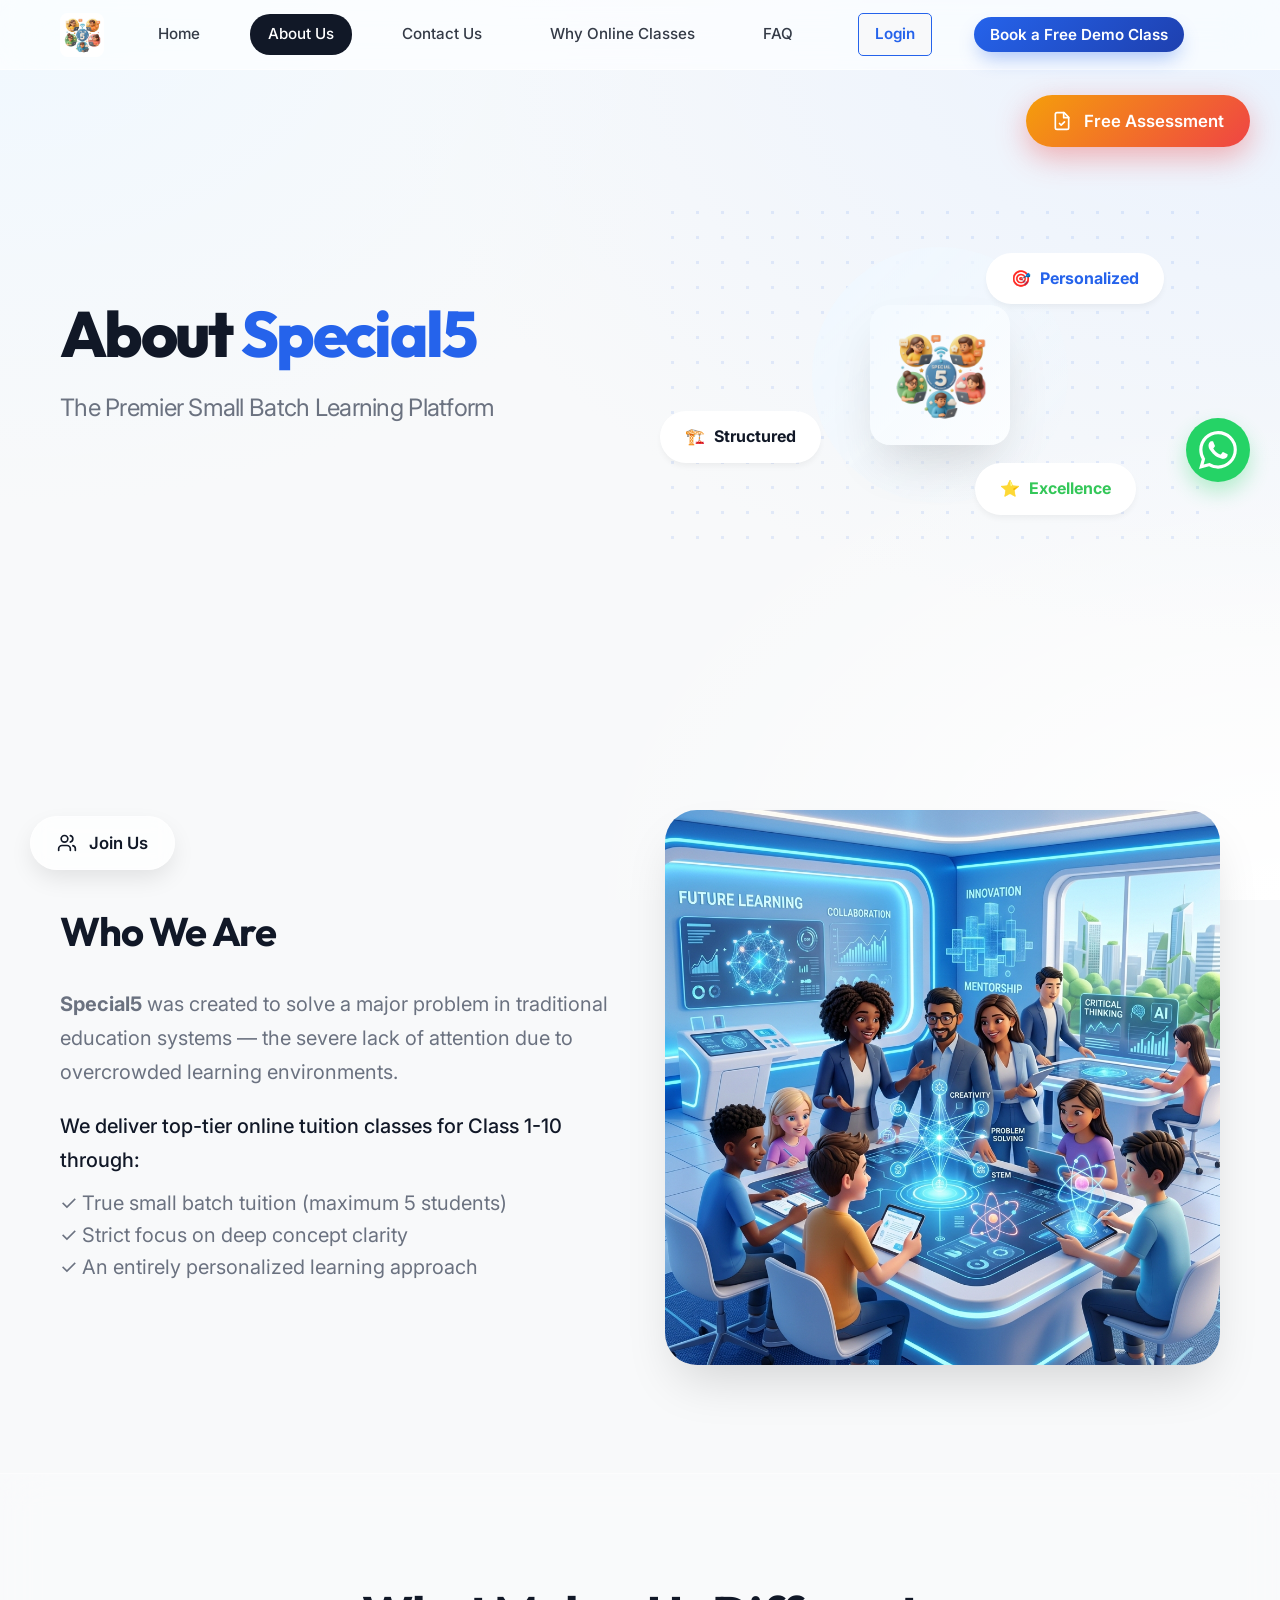
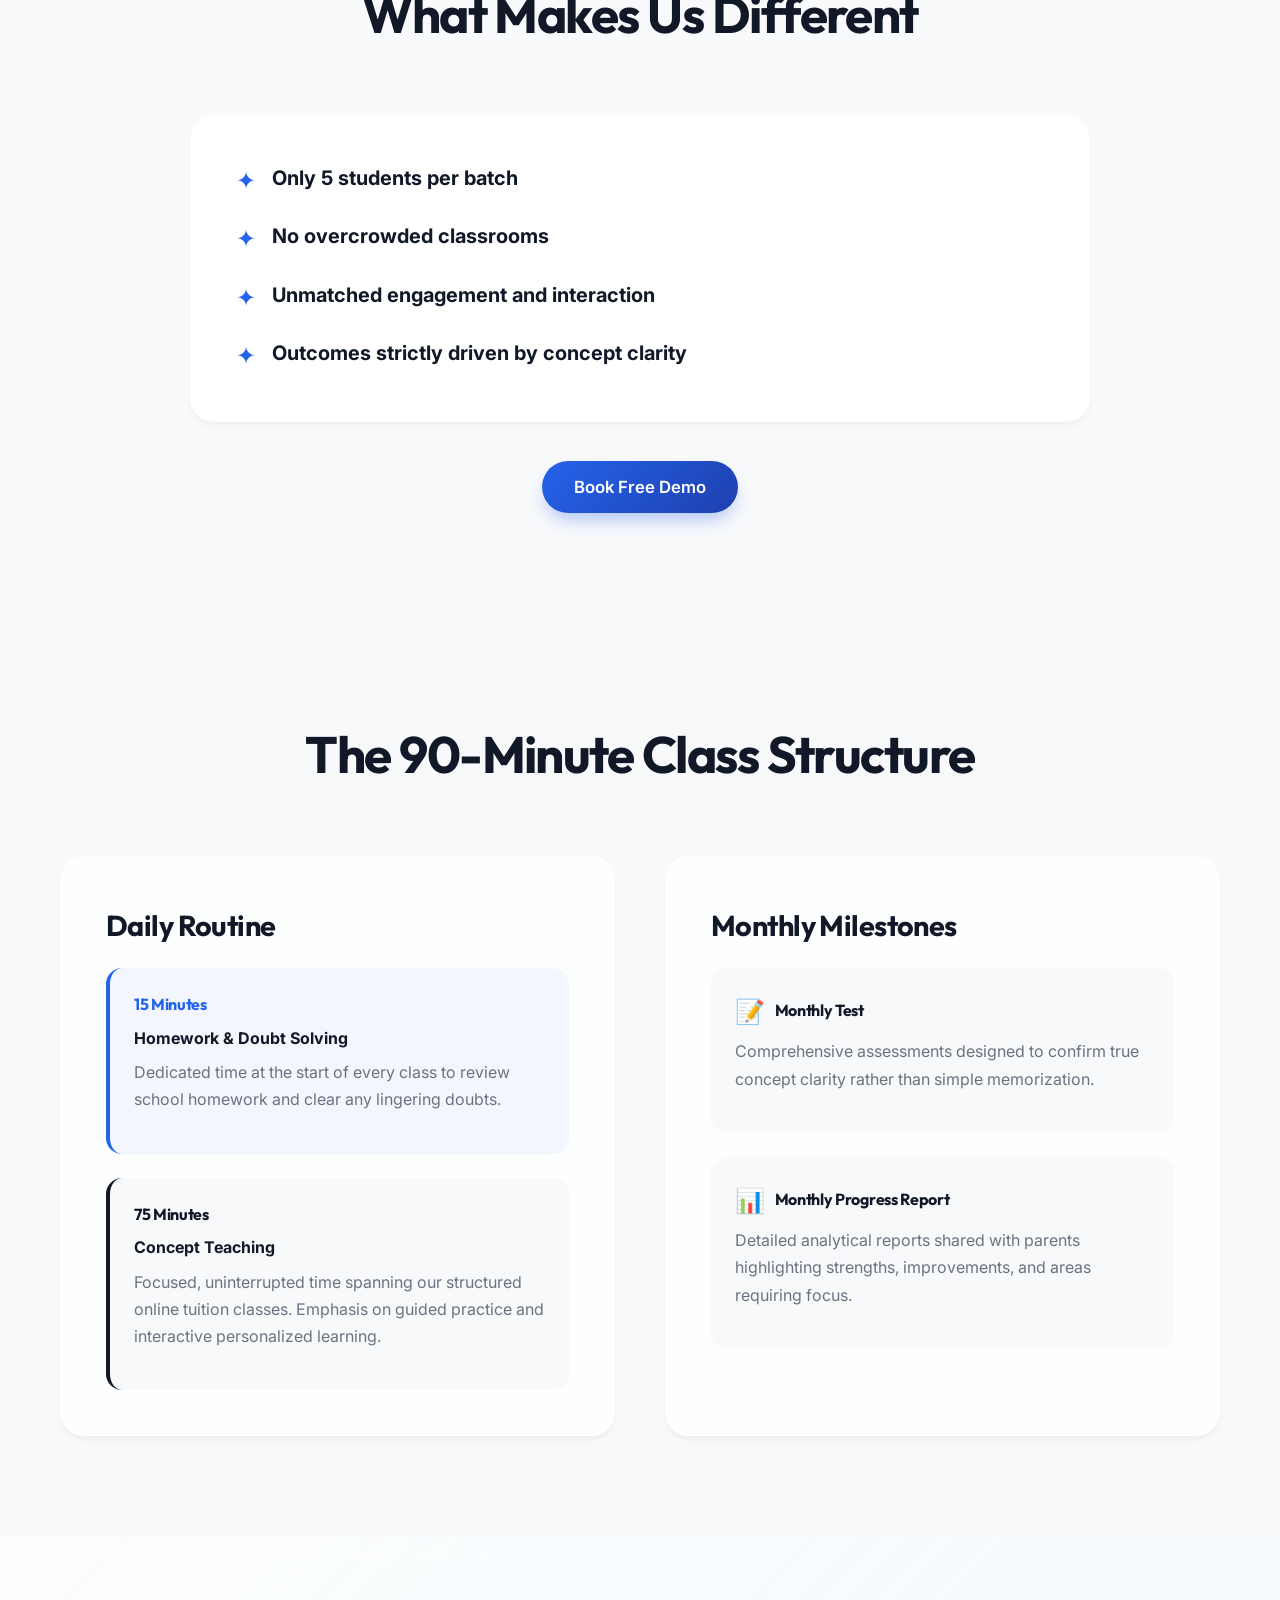
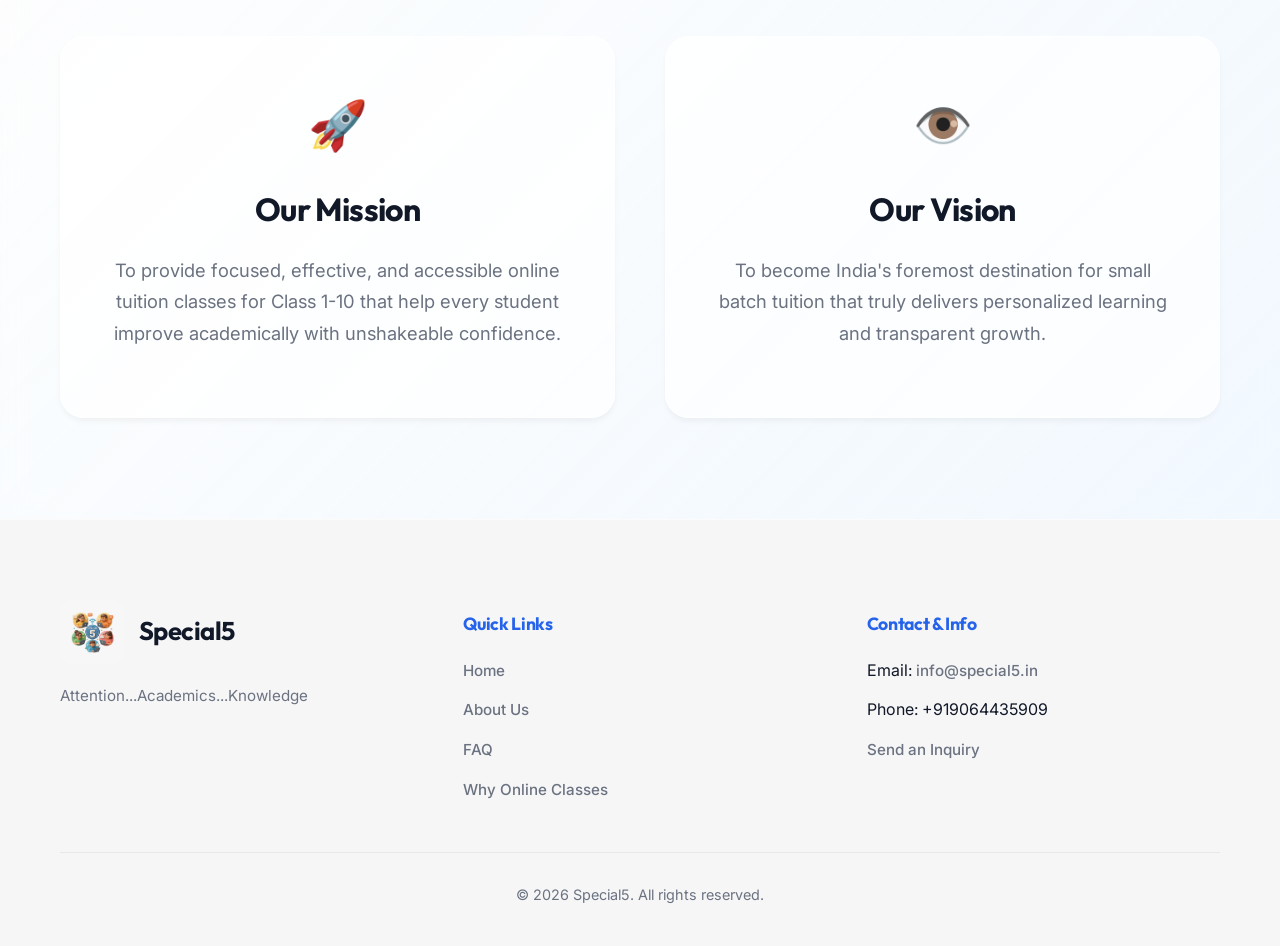
==== commit b9a11214: "Revamp homepage and update logo" ====
--- a/about.html
+++ b/about.html
@@ -30,7 +30,7 @@
           
           <!-- Central Glow & Logo -->
           <div style="position: absolute; width: 16rem; height: 16rem; background: linear-gradient(135deg, var(--color-light-blue), transparent); border-radius: 50%; z-index: 1;"></div>
-          <img src="images/Special5-logo.png" alt="Special5 Core Vision" style="position: relative; z-index: 2; height: 140px; border-radius: 20px; mix-blend-mode: multiply; background: white; padding: 15px; box-shadow: var(--shadow-lg);">
+          <img src="images/new-logo.png" alt="Special5 Core Vision" style="position: relative; z-index: 2; height: 140px; border-radius: 20px; mix-blend-mode: multiply; background: white; padding: 15px; box-shadow: var(--shadow-lg);">
           
           <!-- Dynamic Floating Infographic Nodes -->
           <div style="position: absolute; top: 15%; right: 10%; background: white; padding: 12px 24px; border-radius: 30px; box-shadow: var(--shadow-sm); z-index: 3; font-weight: bold; color: var(--color-accent-blue); opacity: 0; border: var(--glass-border); animation: float-base-in 1s ease-out forwards; animation-delay: 0.6s;"><span style="margin-right: 5px;">🎯</span> Personalized</div>
